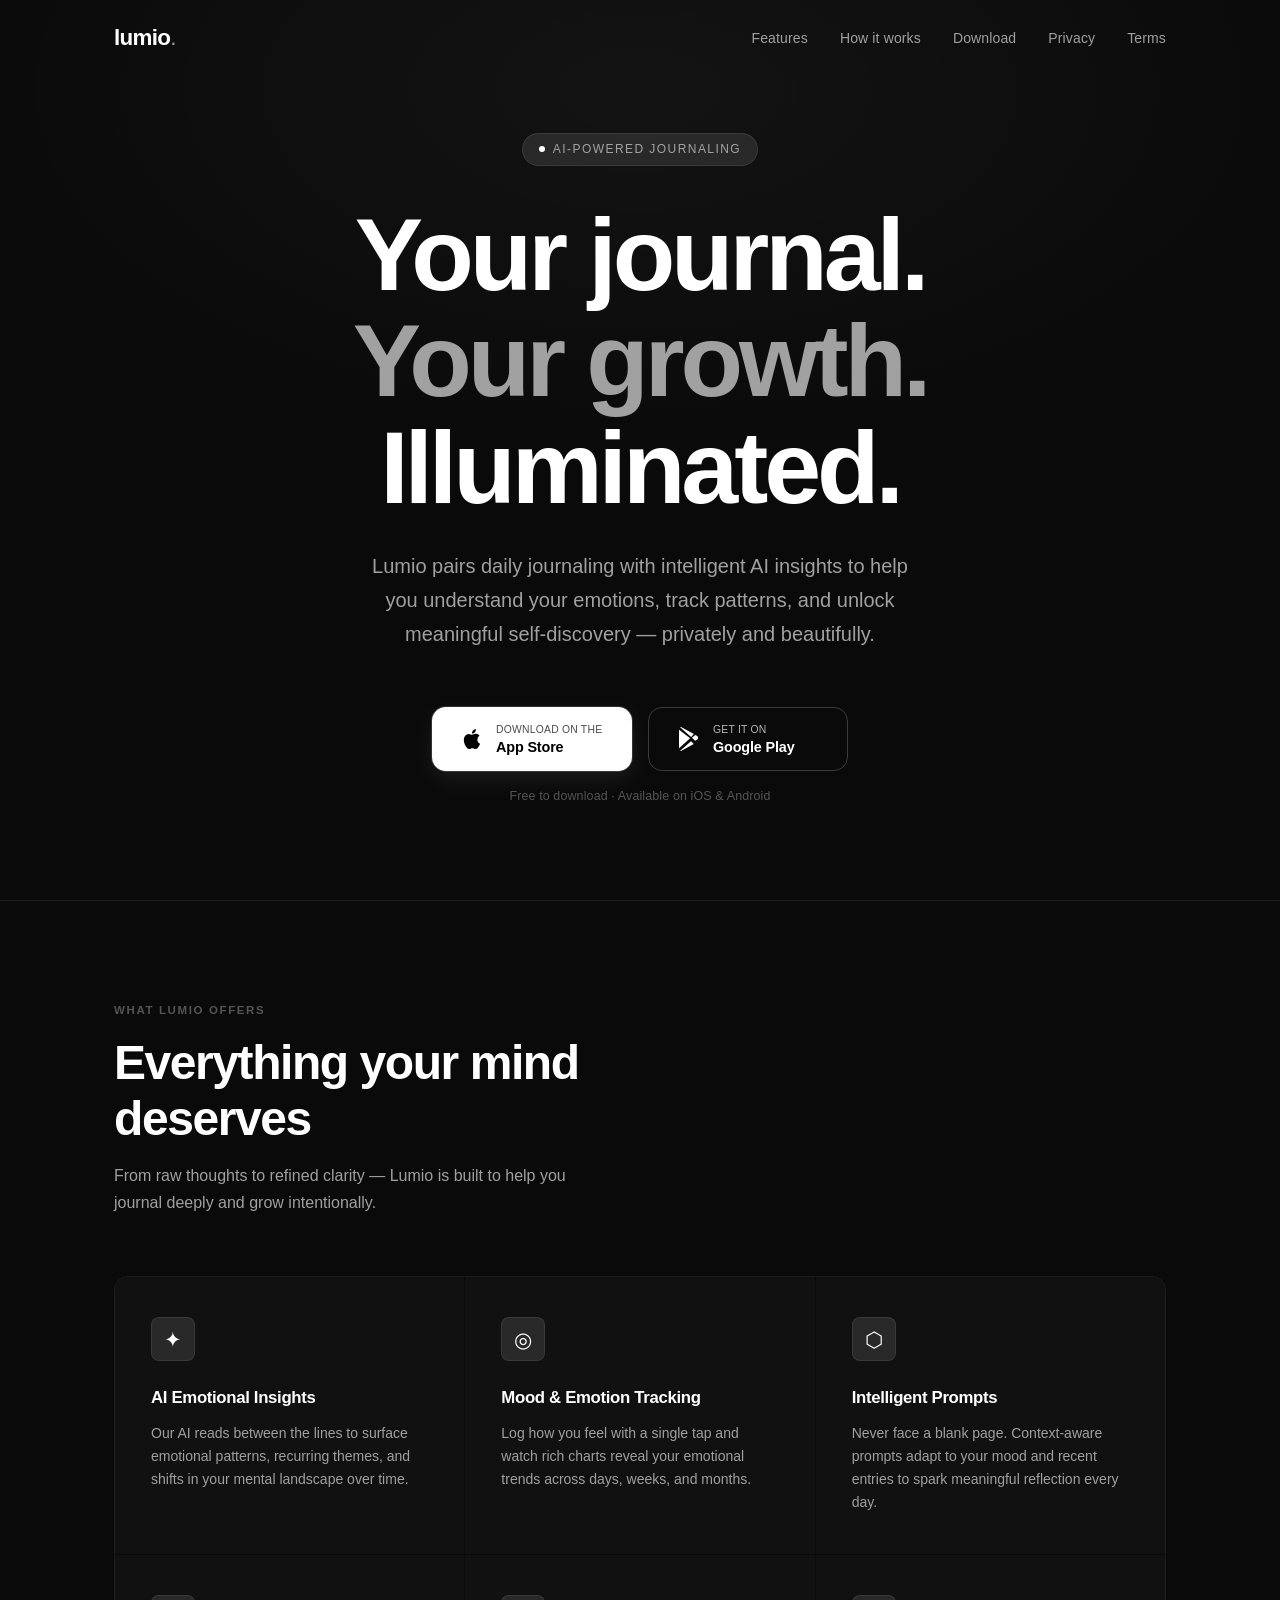
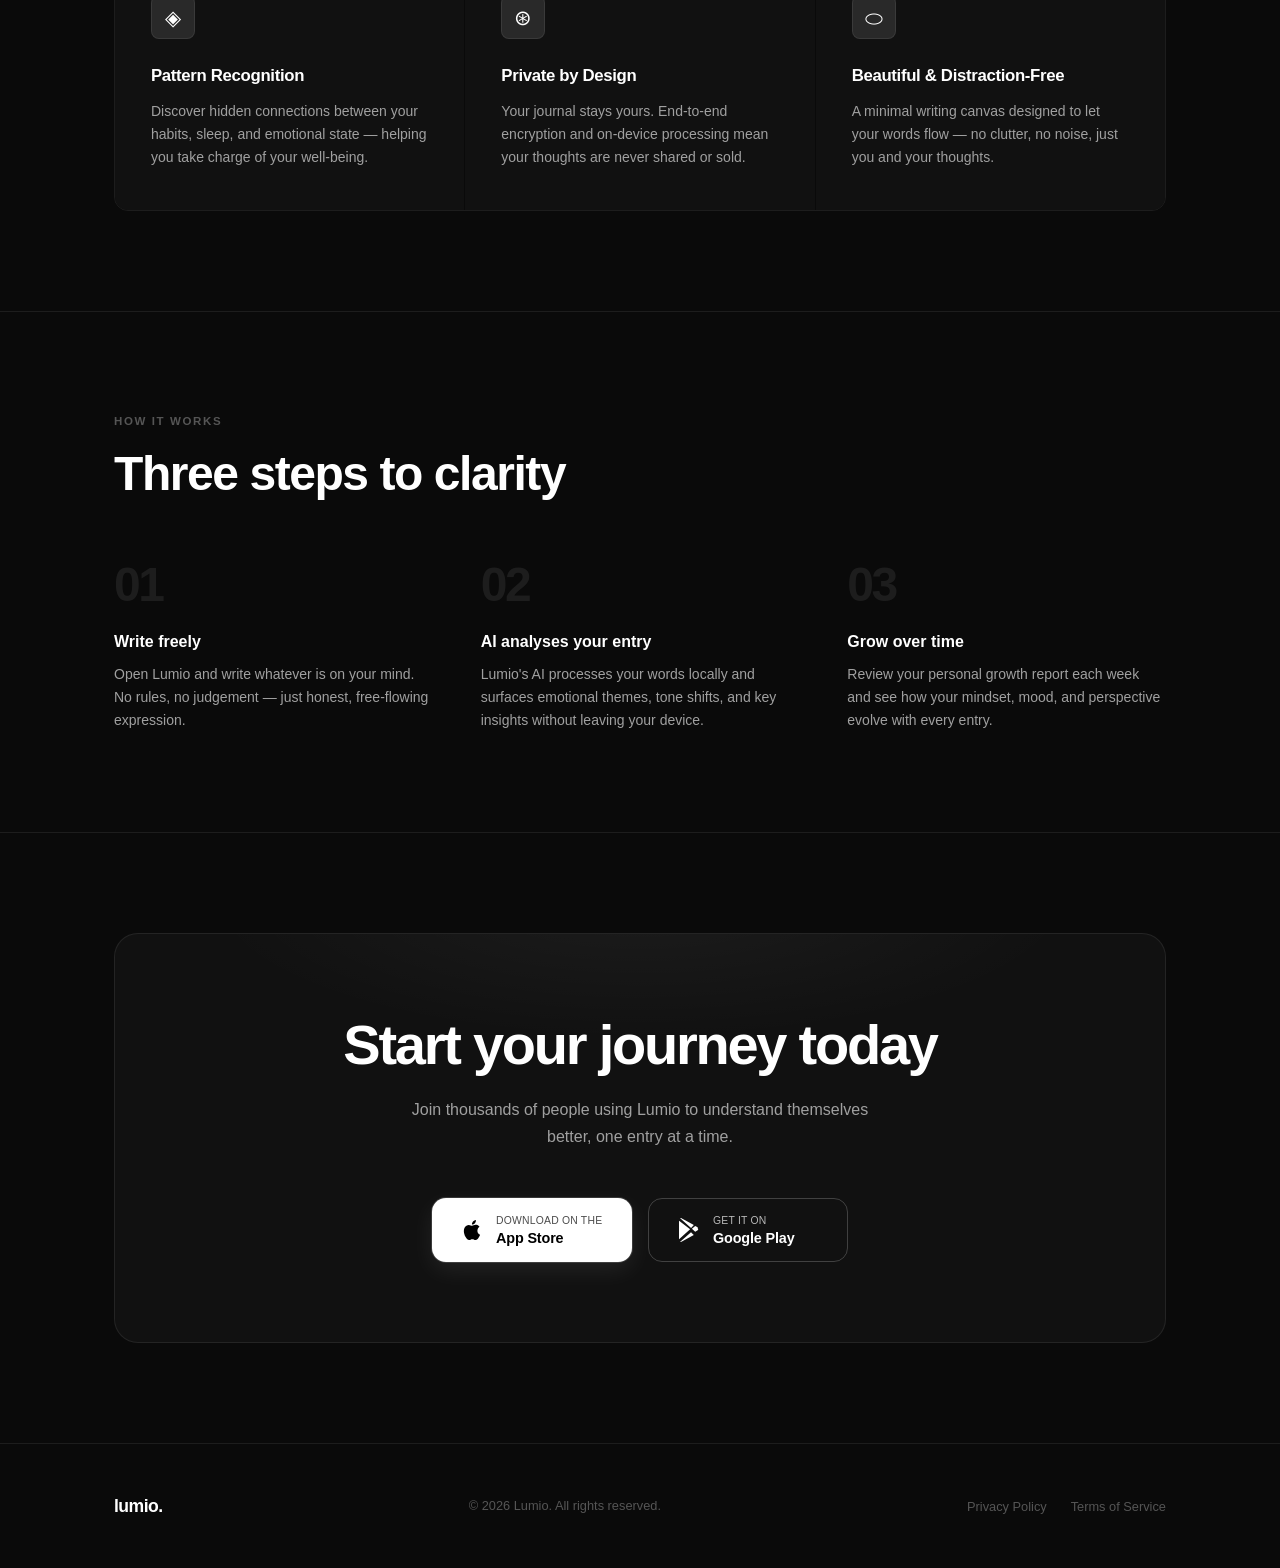
==== index.html @ fe6f95b0 "Add Lumio landing page: index.html, privacy.html, terms.html, styles.css Co-authored-by: VERABERAT <" ====
<!DOCTYPE html>
<html lang="en">
<head>
  <meta charset="UTF-8" />
  <meta name="viewport" content="width=device-width, initial-scale=1.0" />
  <meta name="description" content="Lumio — AI-powered journaling that learns your patterns, surfaces emotional insights, and helps you grow through reflective writing." />
  <title>Lumio — AI-Powered Journaling</title>
  <link rel="stylesheet" href="styles.css" />
</head>
<body>

  <!-- Navigation -->
  <nav class="nav" id="nav">
    <div class="container nav-inner">
      <a href="index.html" class="nav-logo">lumio<span>.</span></a>
      <ul class="nav-links">
        <li><a href="#features">Features</a></li>
        <li><a href="#how-it-works">How it works</a></li>
        <li><a href="#download">Download</a></li>
        <li><a href="privacy.html">Privacy</a></li>
        <li><a href="terms.html">Terms</a></li>
      </ul>
    </div>
  </nav>

  <!-- Hero -->
  <section class="hero" id="home">
    <div class="container">
      <div class="hero-badge">
        <span class="hero-badge-dot"></span>
        AI-Powered Journaling
      </div>

      <h1 class="hero-title">
        Your journal.<br />
        <em>Your growth.</em><br />
        Illuminated.
      </h1>

      <p class="hero-description">
        Lumio pairs daily journaling with intelligent AI insights to help you
        understand your emotions, track patterns, and unlock meaningful
        self-discovery — privately and beautifully.
      </p>

      <div class="hero-actions">
        <div class="btn-group">
          <!-- App Store -->
          <a href="#download" class="btn-store btn-store-primary" aria-label="Download on the App Store">
            <svg class="btn-store-icon" viewBox="0 0 24 24" fill="currentColor" aria-hidden="true">
              <path d="M18.71 19.5c-.83 1.24-1.71 2.45-3.05 2.47-1.34.03-1.77-.79-3.29-.79-1.53 0-2 .77-3.27.82-1.31.05-2.3-1.32-3.14-2.53C4.25 17 2.94 12.45 4.7 9.39c.87-1.52 2.43-2.48 4.12-2.51 1.28-.02 2.5.87 3.29.87.78 0 2.26-1.07 3.8-.91.65.03 2.47.26 3.64 1.98-.09.06-2.17 1.28-2.15 3.81.03 3.02 2.65 4.03 2.68 4.04-.03.07-.42 1.44-1.38 2.83M13 3.5c.73-.83 1.94-1.46 2.94-1.5.13 1.17-.34 2.35-1.04 3.19-.69.85-1.83 1.51-2.95 1.42-.15-1.15.41-2.35 1.05-3.11z"/>
            </svg>
            <span class="btn-store-text">
              <span class="btn-store-sub">Download on the</span>
              <span class="btn-store-name">App Store</span>
            </span>
          </a>

          <!-- Google Play -->
          <a href="#download" class="btn-store btn-store-secondary" aria-label="Get it on Google Play">
            <svg class="btn-store-icon" viewBox="0 0 24 24" fill="currentColor" aria-hidden="true">
              <path d="M3.18 23.76c.4.22.85.24 1.27.06l12.34-6.9-2.78-2.78-10.83 9.62zm-1.12-20.9C2.02 3.1 2 3.38 2 3.67v16.67c0 .29.02.57.06.84l11.05-9.81L2.06 2.86zM20.67 9.29l-2.48-1.39-3.26 2.9 3.26 2.88 2.51-1.41c.71-.4.71-1.58-.03-1.98zM4.45.17C4.03-.01 3.58.01 3.18.23L14.08 9.9l2.78-2.78L4.45.17z"/>
            </svg>
            <span class="btn-store-text">
              <span class="btn-store-sub">Get it on</span>
              <span class="btn-store-name">Google Play</span>
            </span>
          </a>
        </div>
        <p class="hero-notice">Free to download · Available on iOS &amp; Android</p>
      </div>
    </div>
  </section>

  <!-- Features -->
  <section class="features" id="features">
    <div class="container">
      <p class="section-label">What Lumio offers</p>
      <h2 class="section-title">Everything your mind deserves</h2>
      <p class="section-desc">
        From raw thoughts to refined clarity — Lumio is built to help you
        journal deeply and grow intentionally.
      </p>

      <div class="features-grid">
        <div class="feature-card">
          <div class="feature-icon" aria-hidden="true">✦</div>
          <h3 class="feature-title">AI Emotional Insights</h3>
          <p class="feature-desc">
            Our AI reads between the lines to surface emotional patterns,
            recurring themes, and shifts in your mental landscape over time.
          </p>
        </div>

        <div class="feature-card">
          <div class="feature-icon" aria-hidden="true">◎</div>
          <h3 class="feature-title">Mood &amp; Emotion Tracking</h3>
          <p class="feature-desc">
            Log how you feel with a single tap and watch rich charts reveal
            your emotional trends across days, weeks, and months.
          </p>
        </div>

        <div class="feature-card">
          <div class="feature-icon" aria-hidden="true">⬡</div>
          <h3 class="feature-title">Intelligent Prompts</h3>
          <p class="feature-desc">
            Never face a blank page. Context-aware prompts adapt to your
            mood and recent entries to spark meaningful reflection every day.
          </p>
        </div>

        <div class="feature-card">
          <div class="feature-icon" aria-hidden="true">◈</div>
          <h3 class="feature-title">Pattern Recognition</h3>
          <p class="feature-desc">
            Discover hidden connections between your habits, sleep, and
            emotional state — helping you take charge of your well-being.
          </p>
        </div>

        <div class="feature-card">
          <div class="feature-icon" aria-hidden="true">⊛</div>
          <h3 class="feature-title">Private by Design</h3>
          <p class="feature-desc">
            Your journal stays yours. End-to-end encryption and on-device
            processing mean your thoughts are never shared or sold.
          </p>
        </div>

        <div class="feature-card">
          <div class="feature-icon" aria-hidden="true">⬭</div>
          <h3 class="feature-title">Beautiful &amp; Distraction-Free</h3>
          <p class="feature-desc">
            A minimal writing canvas designed to let your words flow — no
            clutter, no noise, just you and your thoughts.
          </p>
        </div>
      </div>
    </div>
  </section>

  <!-- How it Works -->
  <section class="how-it-works" id="how-it-works">
    <div class="container">
      <p class="section-label">How it works</p>
      <h2 class="section-title">Three steps to clarity</h2>

      <div class="steps">
        <div class="step">
          <div class="step-number">01</div>
          <h3 class="step-title">Write freely</h3>
          <p class="step-desc">
            Open Lumio and write whatever is on your mind. No rules, no
            judgement — just honest, free-flowing expression.
          </p>
        </div>

        <div class="step">
          <div class="step-number">02</div>
          <h3 class="step-title">AI analyses your entry</h3>
          <p class="step-desc">
            Lumio's AI processes your words locally and surfaces emotional
            themes, tone shifts, and key insights without leaving your device.
          </p>
        </div>

        <div class="step">
          <div class="step-number">03</div>
          <h3 class="step-title">Grow over time</h3>
          <p class="step-desc">
            Review your personal growth report each week and see how your
            mindset, mood, and perspective evolve with every entry.
          </p>
        </div>
      </div>
    </div>
  </section>

  <!-- Download CTA -->
  <section class="download-cta" id="download">
    <div class="container">
      <div class="cta-box">
        <h2 class="cta-title">Start your journey today</h2>
        <p class="cta-desc">
          Join thousands of people using Lumio to understand themselves
          better, one entry at a time.
        </p>
        <div class="btn-group">
          <a href="#" class="btn-store btn-store-primary" aria-label="Download on the App Store">
            <svg class="btn-store-icon" viewBox="0 0 24 24" fill="currentColor" aria-hidden="true">
              <path d="M18.71 19.5c-.83 1.24-1.71 2.45-3.05 2.47-1.34.03-1.77-.79-3.29-.79-1.53 0-2 .77-3.27.82-1.31.05-2.3-1.32-3.14-2.53C4.25 17 2.94 12.45 4.7 9.39c.87-1.52 2.43-2.48 4.12-2.51 1.28-.02 2.5.87 3.29.87.78 0 2.26-1.07 3.8-.91.65.03 2.47.26 3.64 1.98-.09.06-2.17 1.28-2.15 3.81.03 3.02 2.65 4.03 2.68 4.04-.03.07-.42 1.44-1.38 2.83M13 3.5c.73-.83 1.94-1.46 2.94-1.5.13 1.17-.34 2.35-1.04 3.19-.69.85-1.83 1.51-2.95 1.42-.15-1.15.41-2.35 1.05-3.11z"/>
            </svg>
            <span class="btn-store-text">
              <span class="btn-store-sub">Download on the</span>
              <span class="btn-store-name">App Store</span>
            </span>
          </a>
          <a href="#" class="btn-store btn-store-secondary" aria-label="Get it on Google Play">
            <svg class="btn-store-icon" viewBox="0 0 24 24" fill="currentColor" aria-hidden="true">
              <path d="M3.18 23.76c.4.22.85.24 1.27.06l12.34-6.9-2.78-2.78-10.83 9.62zm-1.12-20.9C2.02 3.1 2 3.38 2 3.67v16.67c0 .29.02.57.06.84l11.05-9.81L2.06 2.86zM20.67 9.29l-2.48-1.39-3.26 2.9 3.26 2.88 2.51-1.41c.71-.4.71-1.58-.03-1.98zM4.45.17C4.03-.01 3.58.01 3.18.23L14.08 9.9l2.78-2.78L4.45.17z"/>
            </svg>
            <span class="btn-store-text">
              <span class="btn-store-sub">Get it on</span>
              <span class="btn-store-name">Google Play</span>
            </span>
          </a>
        </div>
      </div>
    </div>
  </section>

  <!-- Footer -->
  <footer class="footer">
    <div class="container footer-inner">
      <span class="footer-logo">lumio.</span>
      <p class="footer-copy">&copy; 2026 Lumio. All rights reserved.</p>
      <ul class="footer-links">
        <li><a href="privacy.html">Privacy Policy</a></li>
        <li><a href="terms.html">Terms of Service</a></li>
      </ul>
    </div>
  </footer>

  <script>
    // Sticky nav shadow on scroll
    const nav = document.getElementById('nav');
    window.addEventListener('scroll', () => {
      nav.classList.toggle('scrolled', window.scrollY > 20);
    }, { passive: true });
  </script>

</body>
</html>
---- styles.css ----
/* ===========================
   Lumio — Global Styles
   Dark minimalist aesthetic
   =========================== */

*, *::before, *::after {
  box-sizing: border-box;
  margin: 0;
  padding: 0;
}

:root {
  --bg: #0a0a0a;
  --bg-card: #111111;
  --bg-card-hover: #161616;
  --border: rgba(255, 255, 255, 0.08);
  --text-primary: #ffffff;
  --text-secondary: #a0a0a0;
  --text-muted: #555555;
  --accent: #ffffff;
  --accent-dim: rgba(255, 255, 255, 0.1);
  --radius: 14px;
  --radius-sm: 8px;
  --transition: 0.22s ease;
}

html {
  scroll-behavior: smooth;
}

body {
  background-color: var(--bg);
  color: var(--text-primary);
  font-family: -apple-system, BlinkMacSystemFont, 'Segoe UI', 'Inter', 'Helvetica Neue', Arial, sans-serif;
  font-size: 16px;
  line-height: 1.6;
  -webkit-font-smoothing: antialiased;
  -moz-osx-font-smoothing: grayscale;
  min-height: 100vh;
}

a {
  color: inherit;
  text-decoration: none;
}

img {
  max-width: 100%;
  display: block;
}

/* ===========================
   Layout helpers
   =========================== */

.container {
  width: 100%;
  max-width: 1100px;
  margin: 0 auto;
  padding: 0 24px;
}

/* ===========================
   Navigation
   =========================== */

.nav {
  position: fixed;
  top: 0;
  left: 0;
  right: 0;
  z-index: 100;
  padding: 20px 0;
  border-bottom: 1px solid transparent;
  transition: border-color var(--transition), background var(--transition);
}

.nav.scrolled {
  background: rgba(10, 10, 10, 0.85);
  backdrop-filter: blur(18px);
  -webkit-backdrop-filter: blur(18px);
  border-bottom-color: var(--border);
}

.nav-inner {
  display: flex;
  align-items: center;
  justify-content: space-between;
}

.nav-logo {
  font-size: 1.4rem;
  font-weight: 700;
  letter-spacing: -0.03em;
  color: var(--text-primary);
}

.nav-logo span {
  color: var(--text-secondary);
  font-weight: 300;
}

.nav-links {
  display: flex;
  gap: 32px;
  list-style: none;
}

.nav-links a {
  font-size: 0.875rem;
  color: var(--text-secondary);
  letter-spacing: 0.01em;
  transition: color var(--transition);
}

.nav-links a:hover {
  color: var(--text-primary);
}

/* ===========================
   Hero Section
   =========================== */

.hero {
  min-height: 100vh;
  display: flex;
  flex-direction: column;
  align-items: center;
  justify-content: center;
  text-align: center;
  padding: 120px 24px 80px;
  position: relative;
  overflow: hidden;
}

/* Subtle radial glow behind hero */
.hero::before {
  content: '';
  position: absolute;
  inset: 0;
  background: radial-gradient(ellipse 80% 60% at 50% 10%, rgba(255,255,255,0.04) 0%, transparent 70%);
  pointer-events: none;
}

.hero-badge {
  display: inline-flex;
  align-items: center;
  gap: 8px;
  font-size: 0.75rem;
  font-weight: 500;
  letter-spacing: 0.12em;
  text-transform: uppercase;
  color: var(--text-secondary);
  border: 1px solid var(--border);
  background: var(--accent-dim);
  padding: 6px 16px;
  border-radius: 100px;
  margin-bottom: 36px;
}

.hero-badge-dot {
  width: 6px;
  height: 6px;
  border-radius: 50%;
  background: #fff;
  animation: pulse 2s ease-in-out infinite;
}

@keyframes pulse {
  0%, 100% { opacity: 1; transform: scale(1); }
  50% { opacity: 0.4; transform: scale(0.8); }
}

.hero-title {
  font-size: clamp(3rem, 8vw, 6.5rem);
  font-weight: 800;
  letter-spacing: -0.04em;
  line-height: 1.04;
  max-width: 880px;
  margin: 0 auto 28px;
}

.hero-title em {
  font-style: normal;
  color: var(--text-secondary);
}

.hero-description {
  font-size: clamp(1rem, 2.5vw, 1.25rem);
  color: var(--text-secondary);
  max-width: 560px;
  margin: 0 auto 56px;
  line-height: 1.7;
  font-weight: 400;
}

.hero-actions {
  display: flex;
  flex-direction: column;
  align-items: center;
  gap: 16px;
}

.btn-group {
  display: flex;
  gap: 16px;
  flex-wrap: wrap;
  justify-content: center;
}

/* Store buttons */
.btn-store {
  display: inline-flex;
  align-items: center;
  gap: 12px;
  padding: 14px 28px;
  border-radius: var(--radius);
  font-size: 0.9rem;
  font-weight: 600;
  letter-spacing: -0.01em;
  transition: transform var(--transition), background var(--transition), box-shadow var(--transition);
  cursor: pointer;
  border: none;
  text-decoration: none;
  min-width: 200px;
}

.btn-store-primary {
  background: #ffffff;
  color: #000000;
  box-shadow: 0 0 0 1px rgba(255,255,255,0.15), 0 8px 24px rgba(255,255,255,0.08);
}

.btn-store-primary:hover {
  background: #e8e8e8;
  transform: translateY(-2px);
  box-shadow: 0 0 0 1px rgba(255,255,255,0.2), 0 16px 40px rgba(255,255,255,0.12);
}

.btn-store-secondary {
  background: transparent;
  color: #ffffff;
  border: 1px solid rgba(255,255,255,0.2);
}

.btn-store-secondary:hover {
  background: var(--accent-dim);
  border-color: rgba(255,255,255,0.4);
  transform: translateY(-2px);
}

.btn-store-icon {
  width: 24px;
  height: 24px;
  flex-shrink: 0;
}

.btn-store-text {
  display: flex;
  flex-direction: column;
  text-align: left;
}

.btn-store-sub {
  font-size: 0.65rem;
  font-weight: 400;
  opacity: 0.7;
  letter-spacing: 0.02em;
  text-transform: uppercase;
}

.btn-store-name {
  font-size: 0.9rem;
  font-weight: 700;
  line-height: 1.2;
}

.hero-notice {
  font-size: 0.78rem;
  color: var(--text-muted);
  letter-spacing: 0.01em;
}

/* ===========================
   Feature / Info Section
   =========================== */

.features {
  padding: 100px 0;
  border-top: 1px solid var(--border);
}

.section-label {
  font-size: 0.72rem;
  font-weight: 600;
  letter-spacing: 0.14em;
  text-transform: uppercase;
  color: var(--text-muted);
  margin-bottom: 16px;
}

.section-title {
  font-size: clamp(1.8rem, 4vw, 3rem);
  font-weight: 700;
  letter-spacing: -0.03em;
  line-height: 1.15;
  max-width: 600px;
  margin-bottom: 16px;
}

.section-desc {
  font-size: 1rem;
  color: var(--text-secondary);
  max-width: 480px;
  line-height: 1.7;
  margin-bottom: 60px;
}

.features-grid {
  display: grid;
  grid-template-columns: repeat(auto-fit, minmax(280px, 1fr));
  gap: 1px;
  border: 1px solid var(--border);
  border-radius: var(--radius);
  overflow: hidden;
}

.feature-card {
  background: var(--bg-card);
  padding: 40px 36px;
  transition: background var(--transition);
}

.feature-card:hover {
  background: var(--bg-card-hover);
}

.feature-icon {
  width: 44px;
  height: 44px;
  border-radius: var(--radius-sm);
  background: var(--accent-dim);
  border: 1px solid var(--border);
  display: flex;
  align-items: center;
  justify-content: center;
  margin-bottom: 24px;
  font-size: 1.3rem;
}

.feature-title {
  font-size: 1.05rem;
  font-weight: 600;
  letter-spacing: -0.02em;
  margin-bottom: 10px;
}

.feature-desc {
  font-size: 0.875rem;
  color: var(--text-secondary);
  line-height: 1.65;
}

/* ===========================
   How it Works Section
   =========================== */

.how-it-works {
  padding: 100px 0;
  border-top: 1px solid var(--border);
}

.steps {
  display: grid;
  grid-template-columns: repeat(auto-fit, minmax(220px, 1fr));
  gap: 48px;
  margin-top: 60px;
}

.step {
  position: relative;
}

.step-number {
  font-size: 3rem;
  font-weight: 800;
  letter-spacing: -0.05em;
  color: var(--border);
  line-height: 1;
  margin-bottom: 20px;
}

.step-title {
  font-size: 1rem;
  font-weight: 600;
  margin-bottom: 8px;
}

.step-desc {
  font-size: 0.875rem;
  color: var(--text-secondary);
  line-height: 1.65;
}

/* ===========================
   Download CTA Section
   =========================== */

.download-cta {
  padding: 100px 0;
  border-top: 1px solid var(--border);
}

.cta-box {
  background: var(--bg-card);
  border: 1px solid var(--border);
  border-radius: 24px;
  padding: 80px 60px;
  text-align: center;
  position: relative;
  overflow: hidden;
}

.cta-box::before {
  content: '';
  position: absolute;
  inset: 0;
  background: radial-gradient(ellipse 70% 60% at 50% -10%, rgba(255,255,255,0.05) 0%, transparent 60%);
  pointer-events: none;
}

.cta-title {
  font-size: clamp(2rem, 5vw, 3.5rem);
  font-weight: 800;
  letter-spacing: -0.04em;
  line-height: 1.1;
  margin-bottom: 20px;
  max-width: 700px;
  margin-left: auto;
  margin-right: auto;
}

.cta-desc {
  font-size: 1rem;
  color: var(--text-secondary);
  max-width: 480px;
  margin: 0 auto 48px;
  line-height: 1.7;
}

/* ===========================
   Footer
   =========================== */

.footer {
  border-top: 1px solid var(--border);
  padding: 48px 0;
}

.footer-inner {
  display: flex;
  align-items: center;
  justify-content: space-between;
  gap: 24px;
  flex-wrap: wrap;
}

.footer-logo {
  font-size: 1.1rem;
  font-weight: 700;
  letter-spacing: -0.03em;
}

.footer-copy {
  font-size: 0.8rem;
  color: var(--text-muted);
}

.footer-links {
  display: flex;
  gap: 24px;
  list-style: none;
}

.footer-links a {
  font-size: 0.8rem;
  color: var(--text-muted);
  transition: color var(--transition);
}

.footer-links a:hover {
  color: var(--text-secondary);
}

/* ===========================
   Legal Pages (Privacy / Terms)
   =========================== */

.legal-page {
  padding: 140px 0 100px;
}

.legal-header {
  margin-bottom: 60px;
  padding-bottom: 40px;
  border-bottom: 1px solid var(--border);
}

.legal-header .back-link {
  display: inline-flex;
  align-items: center;
  gap: 8px;
  font-size: 0.85rem;
  color: var(--text-secondary);
  margin-bottom: 32px;
  transition: color var(--transition);
}

.legal-header .back-link:hover {
  color: var(--text-primary);
}

.legal-header h1 {
  font-size: clamp(2rem, 4vw, 3rem);
  font-weight: 700;
  letter-spacing: -0.03em;
  margin-bottom: 12px;
}

.legal-header p {
  color: var(--text-secondary);
  font-size: 0.9rem;
}

.legal-content {
  max-width: 760px;
}

.legal-content h2 {
  font-size: 1.25rem;
  font-weight: 600;
  letter-spacing: -0.02em;
  margin: 48px 0 16px;
  color: var(--text-primary);
}

.legal-content p {
  font-size: 0.95rem;
  color: var(--text-secondary);
  line-height: 1.8;
  margin-bottom: 16px;
}

.legal-content ul {
  padding-left: 20px;
  margin-bottom: 16px;
}

.legal-content ul li {
  font-size: 0.95rem;
  color: var(--text-secondary);
  line-height: 1.8;
  margin-bottom: 8px;
}

.legal-content a {
  color: var(--text-primary);
  text-decoration: underline;
  text-underline-offset: 3px;
  opacity: 0.8;
  transition: opacity var(--transition);
}

.legal-content a:hover {
  opacity: 1;
}

/* ===========================
   Responsive
   =========================== */

@media (max-width: 768px) {
  .nav-links {
    display: none;
  }

  .hero {
    padding: 100px 24px 60px;
  }

  .btn-group {
    flex-direction: column;
    align-items: center;
  }

  .btn-store {
    width: 100%;
    max-width: 280px;
    justify-content: center;
  }

  .cta-box {
    padding: 48px 28px;
  }

  .footer-inner {
    flex-direction: column;
    text-align: center;
  }

  .footer-links {
    justify-content: center;
  }
}

@media (max-width: 480px) {
  .steps {
    grid-template-columns: 1fr;
    gap: 36px;
  }

  .features-grid {
    grid-template-columns: 1fr;
  }
}
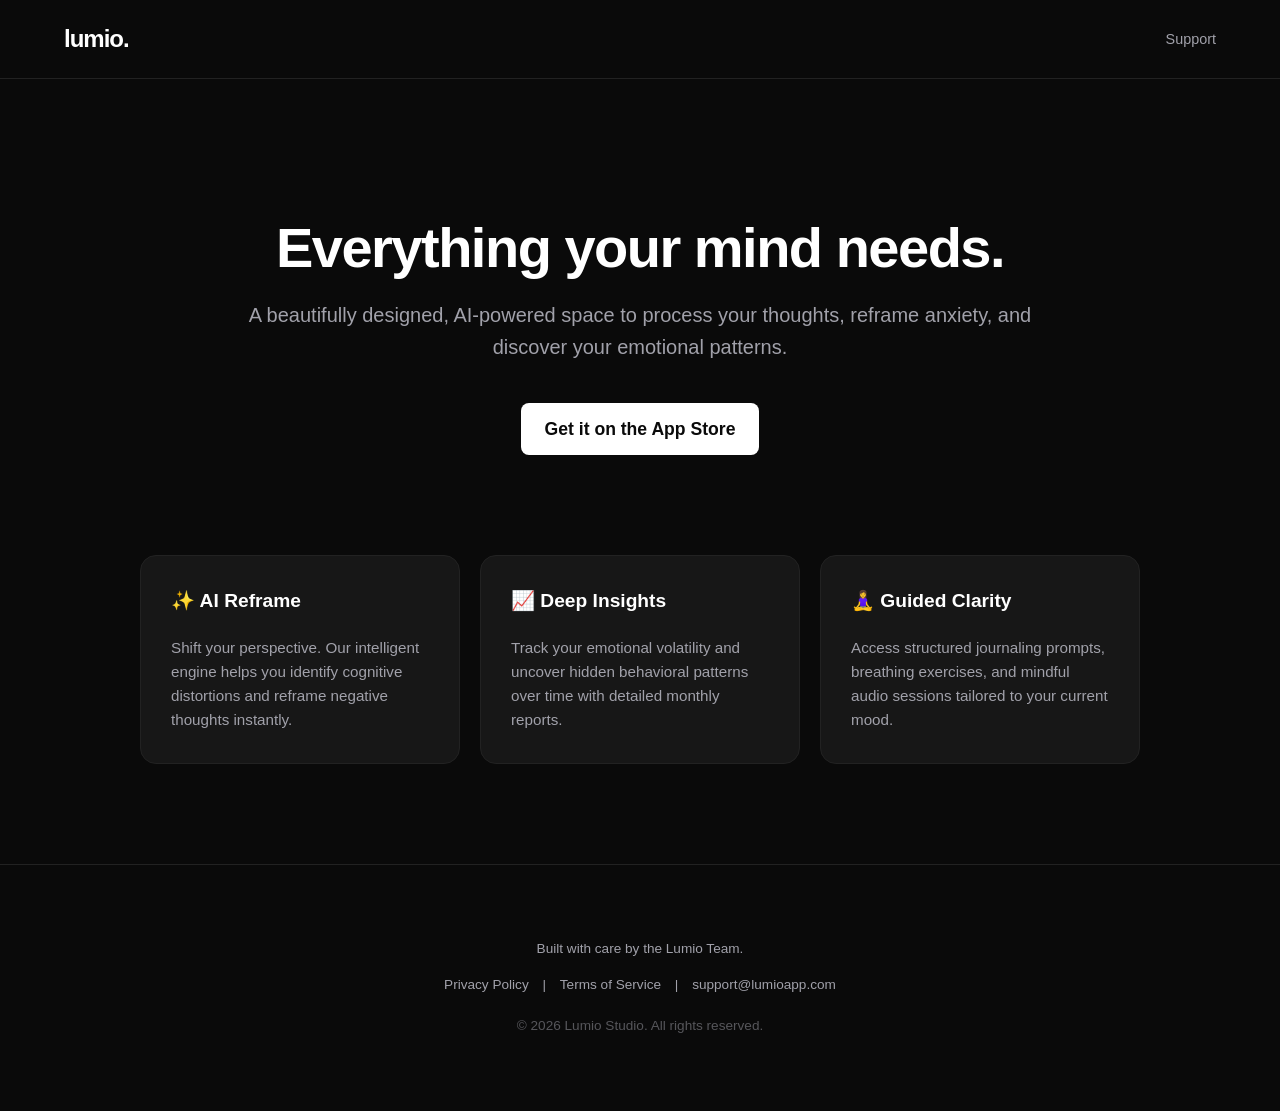
==== commit 1e85291c: "Create index.html for Lumio app landing page Initial HTML structure for Lumio app with styling and c" ====
--- a/index.html
+++ b/index.html
@@ -1,234 +1,140 @@
 <!DOCTYPE html>
 <html lang="en">
 <head>
-  <meta charset="UTF-8" />
-  <meta name="viewport" content="width=device-width, initial-scale=1.0" />
-  <meta name="description" content="Lumio — AI-powered journaling that learns your patterns, surfaces emotional insights, and helps you grow through reflective writing." />
-  <title>Lumio — AI-Powered Journaling</title>
-  <link rel="stylesheet" href="styles.css" />
+    <meta charset="UTF-8">
+    <meta name="viewport" content="width=device-width, initial-scale=1.0">
+    <title>Lumio | Your AI-Powered Journal</title>
+    <style>
+        :root {
+            --bg-color: #0a0a0a;
+            --surface-color: #171717;
+            --text-main: #ffffff;
+            --text-muted: #a1a1aa;
+            --accent: #ffffff;
+        }
+        
+        body {
+            background-color: var(--bg-color);
+            color: var(--text-main);
+            font-family: -apple-system, BlinkMacSystemFont, "Segoe UI", Roboto, Helvetica, Arial, sans-serif;
+            margin: 0;
+            padding: 0;
+            line-height: 1.6;
+        }
+
+        /* Navbar */
+        nav {
+            display: flex;
+            justify-content: space-between;
+            align-items: center;
+            padding: 20px 5%;
+            border-bottom: 1px solid #222;
+        }
+        .logo { font-size: 1.5rem; font-weight: 700; letter-spacing: -1px; }
+        .nav-links a { color: var(--text-muted); text-decoration: none; margin-left: 20px; font-size: 0.9rem; transition: color 0.2s; }
+        .nav-links a:hover { color: var(--text-main); }
+
+        /* Hero Section */
+        .hero {
+            text-align: center;
+            padding: 100px 20px 60px;
+            max-width: 800px;
+            margin: 0 auto;
+        }
+        .hero h1 { font-size: 3.5rem; letter-spacing: -1.5px; margin-bottom: 20px; line-height: 1.1; }
+        .hero p { color: var(--text-muted); font-size: 1.25rem; margin-bottom: 40px; }
+        
+        /* App Store Button */
+        .download-btn {
+            display: inline-flex;
+            align-items: center;
+            background-color: var(--text-main);
+            color: var(--bg-color);
+            padding: 12px 24px;
+            border-radius: 8px;
+            text-decoration: none;
+            font-weight: 600;
+            font-size: 1.1rem;
+            transition: transform 0.2s, opacity 0.2s;
+        }
+        .download-btn:hover { opacity: 0.9; transform: translateY(-2px); }
+
+        /* Features Section */
+        .features {
+            display: flex;
+            justify-content: center;
+            gap: 20px;
+            padding: 40px 5%;
+            flex-wrap: wrap;
+            max-width: 1000px;
+            margin: 0 auto;
+        }
+        .feature-card {
+            background-color: var(--surface-color);
+            padding: 30px;
+            border-radius: 16px;
+            flex: 1;
+            min-width: 250px;
+            border: 1px solid #222;
+            text-align: left;
+        }
+        .feature-card h3 { margin-top: 0; font-size: 1.2rem; }
+        .feature-card p { color: var(--text-muted); font-size: 0.95rem; margin: 0; }
+
+        /* Footer */
+        footer {
+            text-align: center;
+            padding: 60px 20px;
+            border-top: 1px solid #222;
+            margin-top: 60px;
+            color: var(--text-muted);
+            font-size: 0.85rem;
+        }
+        footer a { color: var(--text-muted); text-decoration: none; margin: 0 10px; }
+        footer a:hover { color: var(--text-main); }
+    </style>
 </head>
 <body>
 
-  <!-- Navigation -->
-  <nav class="nav" id="nav">
-    <div class="container nav-inner">
-      <a href="index.html" class="nav-logo">lumio<span>.</span></a>
-      <ul class="nav-links">
-        <li><a href="#features">Features</a></li>
-        <li><a href="#how-it-works">How it works</a></li>
-        <li><a href="#download">Download</a></li>
-        <li><a href="privacy.html">Privacy</a></li>
-        <li><a href="terms.html">Terms</a></li>
-      </ul>
-    </div>
-  </nav>
+    <nav>
+        <div class="logo">lumio.</div>
+        <div class="nav-links">
+            <a href="mailto:support@lumioapp.com">Support</a>
+        </div>
+    </nav>
 
-  <!-- Hero -->
-  <section class="hero" id="home">
-    <div class="container">
-      <div class="hero-badge">
-        <span class="hero-badge-dot"></span>
-        AI-Powered Journaling
-      </div>
+    <header class="hero">
+        <h1>Everything your mind needs.</h1>
+        <p>A beautifully designed, AI-powered space to process your thoughts, reframe anxiety, and discover your emotional patterns.</p>
+        <a href="#" class="download-btn">Get it on the App Store</a>
+    </header>
 
-      <h1 class="hero-title">
-        Your journal.<br />
-        <em>Your growth.</em><br />
-        Illuminated.
-      </h1>
+    <section class="features">
+        <div class="feature-card">
+            <h3>✨ AI Reframe</h3>
+            <p>Shift your perspective. Our intelligent engine helps you identify cognitive distortions and reframe negative thoughts instantly.</p>
+        </div>
+        <div class="feature-card">
+            <h3>📈 Deep Insights</h3>
+            <p>Track your emotional volatility and uncover hidden behavioral patterns over time with detailed monthly reports.</p>
+        </div>
+        <div class="feature-card">
+            <h3>🧘‍♀️ Guided Clarity</h3>
+            <p>Access structured journaling prompts, breathing exercises, and mindful audio sessions tailored to your current mood.</p>
+        </div>
+    </section>
 
-      <p class="hero-description">
-        Lumio pairs daily journaling with intelligent AI insights to help you
-        understand your emotions, track patterns, and unlock meaningful
-        self-discovery — privately and beautifully.
-      </p>
-
-      <div class="hero-actions">
-        <div class="btn-group">
-          <!-- App Store -->
-          <a href="#download" class="btn-store btn-store-primary" aria-label="Download on the App Store">
-            <svg class="btn-store-icon" viewBox="0 0 24 24" fill="currentColor" aria-hidden="true">
-              <path d="M18.71 19.5c-.83 1.24-1.71 2.45-3.05 2.47-1.34.03-1.77-.79-3.29-.79-1.53 0-2 .77-3.27.82-1.31.05-2.3-1.32-3.14-2.53C4.25 17 2.94 12.45 4.7 9.39c.87-1.52 2.43-2.48 4.12-2.51 1.28-.02 2.5.87 3.29.87.78 0 2.26-1.07 3.8-.91.65.03 2.47.26 3.64 1.98-.09.06-2.17 1.28-2.15 3.81.03 3.02 2.65 4.03 2.68 4.04-.03.07-.42 1.44-1.38 2.83M13 3.5c.73-.83 1.94-1.46 2.94-1.5.13 1.17-.34 2.35-1.04 3.19-.69.85-1.83 1.51-2.95 1.42-.15-1.15.41-2.35 1.05-3.11z"/>
-            </svg>
-            <span class="btn-store-text">
-              <span class="btn-store-sub">Download on the</span>
-              <span class="btn-store-name">App Store</span>
-            </span>
-          </a>
-
-          <!-- Google Play -->
-          <a href="#download" class="btn-store btn-store-secondary" aria-label="Get it on Google Play">
-            <svg class="btn-store-icon" viewBox="0 0 24 24" fill="currentColor" aria-hidden="true">
-              <path d="M3.18 23.76c.4.22.85.24 1.27.06l12.34-6.9-2.78-2.78-10.83 9.62zm-1.12-20.9C2.02 3.1 2 3.38 2 3.67v16.67c0 .29.02.57.06.84l11.05-9.81L2.06 2.86zM20.67 9.29l-2.48-1.39-3.26 2.9 3.26 2.88 2.51-1.41c.71-.4.71-1.58-.03-1.98zM4.45.17C4.03-.01 3.58.01 3.18.23L14.08 9.9l2.78-2.78L4.45.17z"/>
-            </svg>
-            <span class="btn-store-text">
-              <span class="btn-store-sub">Get it on</span>
-              <span class="btn-store-name">Google Play</span>
-            </span>
-          </a>
+    <footer>
+        <p>Built with care by the Lumio Team.</p>
+        <div class="legal-links">
+            <a href="#privacy">Privacy Policy</a>
+            <span>|</span>
+            <a href="#terms">Terms of Service</a>
+            <span>|</span>
+            <a href="mailto:support@lumioapp.com">support@lumioapp.com</a>
         </div>
-        <p class="hero-notice">Free to download · Available on iOS &amp; Android</p>
-      </div>
-    </div>
-  </section>
-
-  <!-- Features -->
-  <section class="features" id="features">
-    <div class="container">
-      <p class="section-label">What Lumio offers</p>
-      <h2 class="section-title">Everything your mind deserves</h2>
-      <p class="section-desc">
-        From raw thoughts to refined clarity — Lumio is built to help you
-        journal deeply and grow intentionally.
-      </p>
-
-      <div class="features-grid">
-        <div class="feature-card">
-          <div class="feature-icon" aria-hidden="true">✦</div>
-          <h3 class="feature-title">AI Emotional Insights</h3>
-          <p class="feature-desc">
-            Our AI reads between the lines to surface emotional patterns,
-            recurring themes, and shifts in your mental landscape over time.
-          </p>
-        </div>
-
-        <div class="feature-card">
-          <div class="feature-icon" aria-hidden="true">◎</div>
-          <h3 class="feature-title">Mood &amp; Emotion Tracking</h3>
-          <p class="feature-desc">
-            Log how you feel with a single tap and watch rich charts reveal
-            your emotional trends across days, weeks, and months.
-          </p>
-        </div>
-
-        <div class="feature-card">
-          <div class="feature-icon" aria-hidden="true">⬡</div>
-          <h3 class="feature-title">Intelligent Prompts</h3>
-          <p class="feature-desc">
-            Never face a blank page. Context-aware prompts adapt to your
-            mood and recent entries to spark meaningful reflection every day.
-          </p>
-        </div>
-
-        <div class="feature-card">
-          <div class="feature-icon" aria-hidden="true">◈</div>
-          <h3 class="feature-title">Pattern Recognition</h3>
-          <p class="feature-desc">
-            Discover hidden connections between your habits, sleep, and
-            emotional state — helping you take charge of your well-being.
-          </p>
-        </div>
-
-        <div class="feature-card">
-          <div class="feature-icon" aria-hidden="true">⊛</div>
-          <h3 class="feature-title">Private by Design</h3>
-          <p class="feature-desc">
-            Your journal stays yours. End-to-end encryption and on-device
-            processing mean your thoughts are never shared or sold.
-          </p>
-        </div>
-
-        <div class="feature-card">
-          <div class="feature-icon" aria-hidden="true">⬭</div>
-          <h3 class="feature-title">Beautiful &amp; Distraction-Free</h3>
-          <p class="feature-desc">
-            A minimal writing canvas designed to let your words flow — no
-            clutter, no noise, just you and your thoughts.
-          </p>
-        </div>
-      </div>
-    </div>
-  </section>
-
-  <!-- How it Works -->
-  <section class="how-it-works" id="how-it-works">
-    <div class="container">
-      <p class="section-label">How it works</p>
-      <h2 class="section-title">Three steps to clarity</h2>
-
-      <div class="steps">
-        <div class="step">
-          <div class="step-number">01</div>
-          <h3 class="step-title">Write freely</h3>
-          <p class="step-desc">
-            Open Lumio and write whatever is on your mind. No rules, no
-            judgement — just honest, free-flowing expression.
-          </p>
-        </div>
-
-        <div class="step">
-          <div class="step-number">02</div>
-          <h3 class="step-title">AI analyses your entry</h3>
-          <p class="step-desc">
-            Lumio's AI processes your words locally and surfaces emotional
-            themes, tone shifts, and key insights without leaving your device.
-          </p>
-        </div>
-
-        <div class="step">
-          <div class="step-number">03</div>
-          <h3 class="step-title">Grow over time</h3>
-          <p class="step-desc">
-            Review your personal growth report each week and see how your
-            mindset, mood, and perspective evolve with every entry.
-          </p>
-        </div>
-      </div>
-    </div>
-  </section>
-
-  <!-- Download CTA -->
-  <section class="download-cta" id="download">
-    <div class="container">
-      <div class="cta-box">
-        <h2 class="cta-title">Start your journey today</h2>
-        <p class="cta-desc">
-          Join thousands of people using Lumio to understand themselves
-          better, one entry at a time.
-        </p>
-        <div class="btn-group">
-          <a href="#" class="btn-store btn-store-primary" aria-label="Download on the App Store">
-            <svg class="btn-store-icon" viewBox="0 0 24 24" fill="currentColor" aria-hidden="true">
-              <path d="M18.71 19.5c-.83 1.24-1.71 2.45-3.05 2.47-1.34.03-1.77-.79-3.29-.79-1.53 0-2 .77-3.27.82-1.31.05-2.3-1.32-3.14-2.53C4.25 17 2.94 12.45 4.7 9.39c.87-1.52 2.43-2.48 4.12-2.51 1.28-.02 2.5.87 3.29.87.78 0 2.26-1.07 3.8-.91.65.03 2.47.26 3.64 1.98-.09.06-2.17 1.28-2.15 3.81.03 3.02 2.65 4.03 2.68 4.04-.03.07-.42 1.44-1.38 2.83M13 3.5c.73-.83 1.94-1.46 2.94-1.5.13 1.17-.34 2.35-1.04 3.19-.69.85-1.83 1.51-2.95 1.42-.15-1.15.41-2.35 1.05-3.11z"/>
-            </svg>
-            <span class="btn-store-text">
-              <span class="btn-store-sub">Download on the</span>
-              <span class="btn-store-name">App Store</span>
-            </span>
-          </a>
-          <a href="#" class="btn-store btn-store-secondary" aria-label="Get it on Google Play">
-            <svg class="btn-store-icon" viewBox="0 0 24 24" fill="currentColor" aria-hidden="true">
-              <path d="M3.18 23.76c.4.22.85.24 1.27.06l12.34-6.9-2.78-2.78-10.83 9.62zm-1.12-20.9C2.02 3.1 2 3.38 2 3.67v16.67c0 .29.02.57.06.84l11.05-9.81L2.06 2.86zM20.67 9.29l-2.48-1.39-3.26 2.9 3.26 2.88 2.51-1.41c.71-.4.71-1.58-.03-1.98zM4.45.17C4.03-.01 3.58.01 3.18.23L14.08 9.9l2.78-2.78L4.45.17z"/>
-            </svg>
-            <span class="btn-store-text">
-              <span class="btn-store-sub">Get it on</span>
-              <span class="btn-store-name">Google Play</span>
-            </span>
-          </a>
-        </div>
-      </div>
-    </div>
-  </section>
-
-  <!-- Footer -->
-  <footer class="footer">
-    <div class="container footer-inner">
-      <span class="footer-logo">lumio.</span>
-      <p class="footer-copy">&copy; 2026 Lumio. All rights reserved.</p>
-      <ul class="footer-links">
-        <li><a href="privacy.html">Privacy Policy</a></li>
-        <li><a href="terms.html">Terms of Service</a></li>
-      </ul>
-    </div>
-  </footer>
-
-  <script>
-    // Sticky nav shadow on scroll
-    const nav = document.getElementById('nav');
-    window.addEventListener('scroll', () => {
-      nav.classList.toggle('scrolled', window.scrollY > 20);
-    }, { passive: true });
-  </script>
+        <p style="margin-top: 20px; opacity: 0.5;">&copy; 2026 Lumio Studio. All rights reserved.</p>
+    </footer>
 
 </body>
 </html>
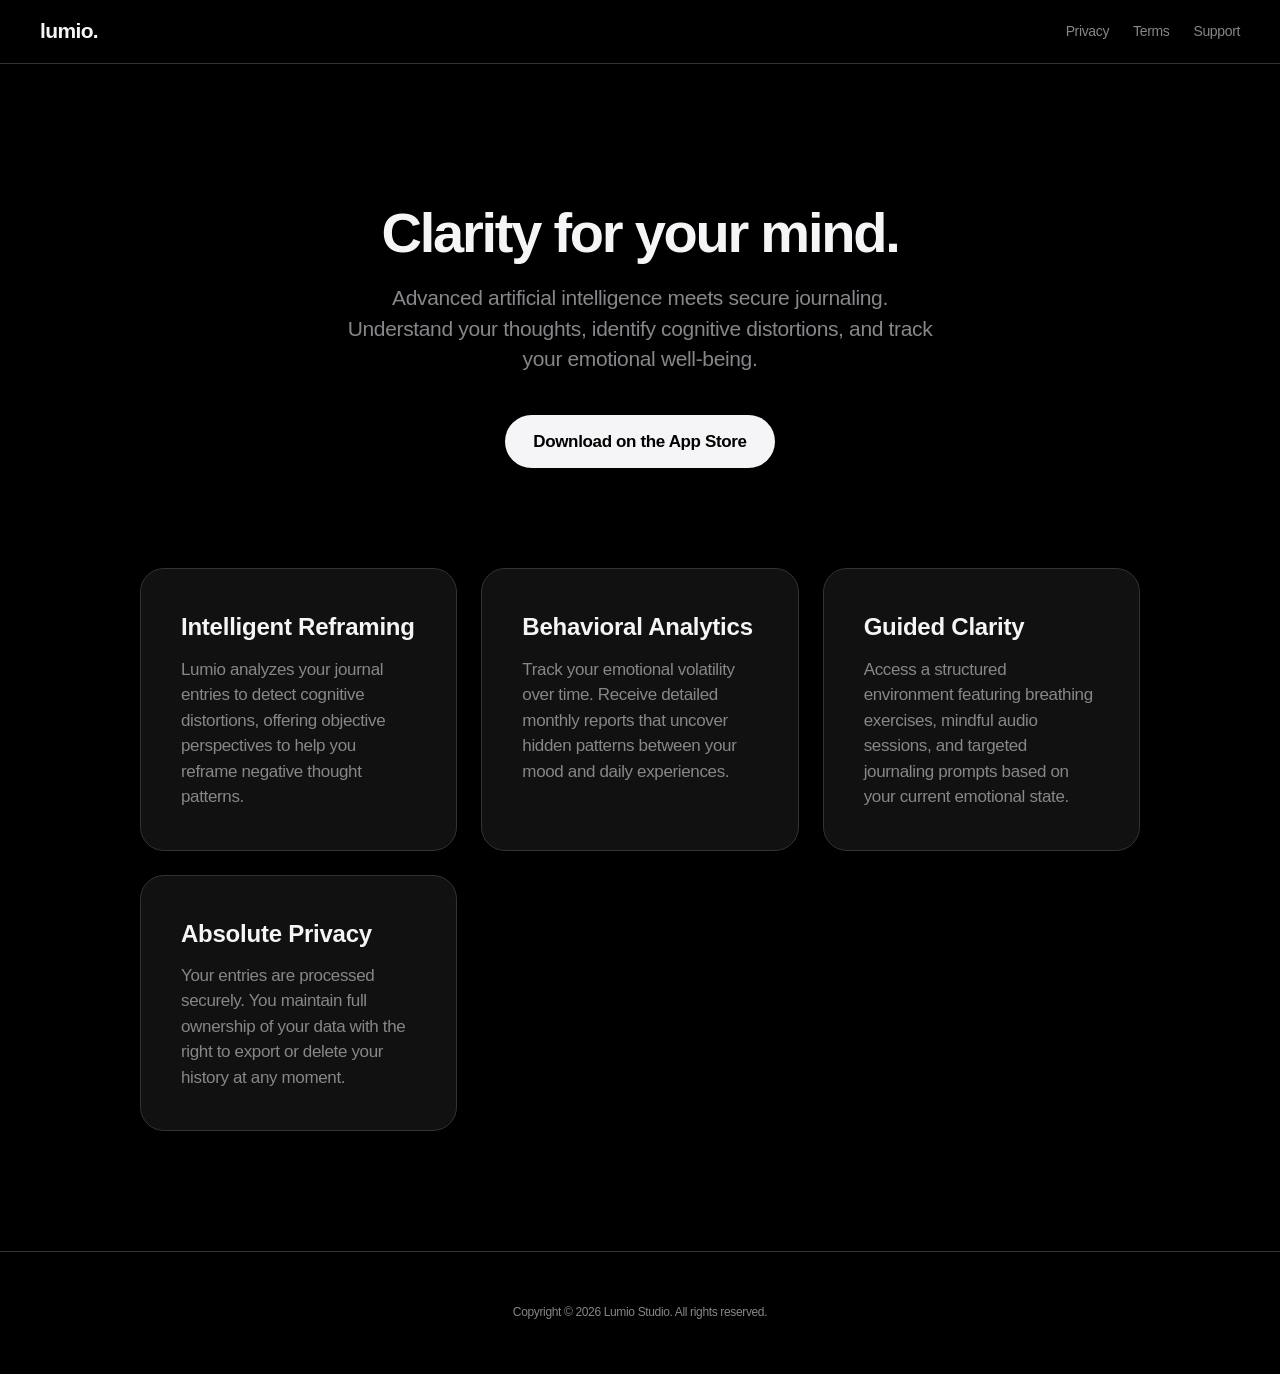
==== commit 1c436639: "Refactor index.html for design and content updates Updated title and styling for improved aesthetics" ====
--- a/index.html
+++ b/index.html
@@ -3,137 +3,204 @@
 <head>
     <meta charset="UTF-8">
     <meta name="viewport" content="width=device-width, initial-scale=1.0">
-    <title>Lumio | Your AI-Powered Journal</title>
+    <title>Lumio | Clarity for your mind.</title>
     <style>
         :root {
-            --bg-color: #0a0a0a;
-            --surface-color: #171717;
-            --text-main: #ffffff;
-            --text-muted: #a1a1aa;
-            --accent: #ffffff;
-        }
-        
+            --bg-color: #000000;
+            --surface-color: #111111;
+            --text-primary: #f5f5f7;
+            --text-secondary: #86868b;
+            --border-color: #333336;
+        }
+
         body {
             background-color: var(--bg-color);
-            color: var(--text-main);
-            font-family: -apple-system, BlinkMacSystemFont, "Segoe UI", Roboto, Helvetica, Arial, sans-serif;
+            color: var(--text-primary);
+            font-family: -apple-system, BlinkMacSystemFont, "SF Pro Display", "SF Pro Text", "Helvetica Neue", Helvetica, Arial, sans-serif;
             margin: 0;
             padding: 0;
-            line-height: 1.6;
-        }
-
-        /* Navbar */
-        nav {
+            line-height: 1.47059;
+            letter-spacing: -0.022em;
+            -webkit-font-smoothing: antialiased;
+        }
+
+        /* Navigation Bar */
+        .navbar {
             display: flex;
             justify-content: space-between;
             align-items: center;
-            padding: 20px 5%;
-            border-bottom: 1px solid #222;
-        }
-        .logo { font-size: 1.5rem; font-weight: 700; letter-spacing: -1px; }
-        .nav-links a { color: var(--text-muted); text-decoration: none; margin-left: 20px; font-size: 0.9rem; transition: color 0.2s; }
-        .nav-links a:hover { color: var(--text-main); }
+            padding: 16px 40px;
+            border-bottom: 1px solid var(--border-color);
+            background-color: rgba(0, 0, 0, 0.8);
+            backdrop-filter: blur(10px);
+            -webkit-backdrop-filter: blur(10px);
+            position: sticky;
+            top: 0;
+            z-index: 100;
+        }
+
+        .nav-logo {
+            font-size: 21px;
+            font-weight: 600;
+            letter-spacing: -0.03em;
+            color: var(--text-primary);
+            text-decoration: none;
+        }
+
+        .nav-links {
+            display: flex;
+            gap: 24px;
+        }
+
+        .nav-links a {
+            color: var(--text-secondary);
+            text-decoration: none;
+            font-size: 14px;
+            font-weight: 400;
+            transition: color 0.3s ease;
+        }
+
+        .nav-links a:hover {
+            color: var(--text-primary);
+        }
 
         /* Hero Section */
         .hero {
             text-align: center;
-            padding: 100px 20px 60px;
+            padding: 140px 20px 100px;
             max-width: 800px;
             margin: 0 auto;
         }
-        .hero h1 { font-size: 3.5rem; letter-spacing: -1.5px; margin-bottom: 20px; line-height: 1.1; }
-        .hero p { color: var(--text-muted); font-size: 1.25rem; margin-bottom: 40px; }
-        
-        /* App Store Button */
-        .download-btn {
-            display: inline-flex;
-            align-items: center;
-            background-color: var(--text-main);
+
+        .hero h1 {
+            font-size: 56px;
+            font-weight: 700;
+            letter-spacing: -0.04em;
+            margin: 0 0 20px 0;
+            line-height: 1.05;
+        }
+
+        .hero p {
+            font-size: 21px;
+            color: var(--text-secondary);
+            margin: 0 0 40px 0;
+            font-weight: 400;
+            max-width: 600px;
+            margin-left: auto;
+            margin-right: auto;
+        }
+
+        /* Download Button */
+        .btn-primary {
+            background-color: var(--text-primary);
             color: var(--bg-color);
-            padding: 12px 24px;
-            border-radius: 8px;
+            padding: 14px 28px;
+            border-radius: 980px;
+            font-size: 17px;
+            font-weight: 600;
             text-decoration: none;
-            font-weight: 600;
-            font-size: 1.1rem;
-            transition: transform 0.2s, opacity 0.2s;
-        }
-        .download-btn:hover { opacity: 0.9; transform: translateY(-2px); }
-
-        /* Features Section */
-        .features {
-            display: flex;
-            justify-content: center;
-            gap: 20px;
-            padding: 40px 5%;
-            flex-wrap: wrap;
+            display: inline-block;
+            transition: transform 0.2s ease, opacity 0.2s ease;
+        }
+
+        .btn-primary:hover {
+            transform: scale(1.02);
+            opacity: 0.9;
+        }
+
+        /* Features Grid */
+        .features-container {
             max-width: 1000px;
             margin: 0 auto;
-        }
+            padding: 0 40px 120px;
+        }
+
+        .features-grid {
+            display: grid;
+            grid-template-columns: repeat(auto-fit, minmax(300px, 1fr));
+            gap: 24px;
+        }
+
         .feature-card {
             background-color: var(--surface-color);
-            padding: 30px;
-            border-radius: 16px;
-            flex: 1;
-            min-width: 250px;
-            border: 1px solid #222;
+            padding: 40px;
+            border-radius: 24px;
+            border: 1px solid var(--border-color);
             text-align: left;
         }
-        .feature-card h3 { margin-top: 0; font-size: 1.2rem; }
-        .feature-card p { color: var(--text-muted); font-size: 0.95rem; margin: 0; }
+
+        .feature-card h3 {
+            font-size: 24px;
+            font-weight: 600;
+            margin: 0 0 12px 0;
+            letter-spacing: -0.01em;
+        }
+
+        .feature-card p {
+            font-size: 17px;
+            color: var(--text-secondary);
+            margin: 0;
+            line-height: 1.5;
+        }
 
         /* Footer */
-        footer {
+        .footer {
             text-align: center;
-            padding: 60px 20px;
-            border-top: 1px solid #222;
-            margin-top: 60px;
-            color: var(--text-muted);
-            font-size: 0.85rem;
-        }
-        footer a { color: var(--text-muted); text-decoration: none; margin: 0 10px; }
-        footer a:hover { color: var(--text-main); }
+            padding: 40px 20px;
+            border-top: 1px solid var(--border-color);
+            color: var(--text-secondary);
+            font-size: 12px;
+        }
+
+        /* Responsive Design */
+        @media (max-width: 768px) {
+            .hero h1 { font-size: 40px; }
+            .hero p { font-size: 19px; }
+            .navbar { padding: 16px 20px; }
+            .features-container { padding: 0 20px 80px; }
+        }
     </style>
 </head>
 <body>
 
-    <nav>
-        <div class="logo">lumio.</div>
+    <nav class="navbar">
+        <a href="index.html" class="nav-logo">lumio.</a>
         <div class="nav-links">
+            <a href="privacy.html">Privacy</a>
+            <a href="terms.html">Terms</a>
             <a href="mailto:support@lumioapp.com">Support</a>
         </div>
     </nav>
 
     <header class="hero">
-        <h1>Everything your mind needs.</h1>
-        <p>A beautifully designed, AI-powered space to process your thoughts, reframe anxiety, and discover your emotional patterns.</p>
-        <a href="#" class="download-btn">Get it on the App Store</a>
+        <h1>Clarity for your mind.</h1>
+        <p>Advanced artificial intelligence meets secure journaling. Understand your thoughts, identify cognitive distortions, and track your emotional well-being.</p>
+        <a href="#" class="btn-primary">Download on the App Store</a>
     </header>
 
-    <section class="features">
-        <div class="feature-card">
-            <h3>✨ AI Reframe</h3>
-            <p>Shift your perspective. Our intelligent engine helps you identify cognitive distortions and reframe negative thoughts instantly.</p>
-        </div>
-        <div class="feature-card">
-            <h3>📈 Deep Insights</h3>
-            <p>Track your emotional volatility and uncover hidden behavioral patterns over time with detailed monthly reports.</p>
-        </div>
-        <div class="feature-card">
-            <h3>🧘‍♀️ Guided Clarity</h3>
-            <p>Access structured journaling prompts, breathing exercises, and mindful audio sessions tailored to your current mood.</p>
+    <section class="features-container">
+        <div class="features-grid">
+            <div class="feature-card">
+                <h3>Intelligent Reframing</h3>
+                <p>Lumio analyzes your journal entries to detect cognitive distortions, offering objective perspectives to help you reframe negative thought patterns.</p>
+            </div>
+            <div class="feature-card">
+                <h3>Behavioral Analytics</h3>
+                <p>Track your emotional volatility over time. Receive detailed monthly reports that uncover hidden patterns between your mood and daily experiences.</p>
+            </div>
+            <div class="feature-card">
+                <h3>Guided Clarity</h3>
+                <p>Access a structured environment featuring breathing exercises, mindful audio sessions, and targeted journaling prompts based on your current emotional state.</p>
+            </div>
+            <div class="feature-card">
+                <h3>Absolute Privacy</h3>
+                <p>Your entries are processed securely. You maintain full ownership of your data with the right to export or delete your history at any moment.</p>
+            </div>
         </div>
     </section>
 
-    <footer>
-        <p>Built with care by the Lumio Team.</p>
-        <div class="legal-links">
-            <a href="#privacy">Privacy Policy</a>
-            <span>|</span>
-            <a href="#terms">Terms of Service</a>
-            <span>|</span>
-            <a href="mailto:support@lumioapp.com">support@lumioapp.com</a>
-        </div>
-        <p style="margin-top: 20px; opacity: 0.5;">&copy; 2026 Lumio Studio. All rights reserved.</p>
+    <footer class="footer">
+        <p>Copyright &copy; 2026 Lumio Studio. All rights reserved.</p>
     </footer>
 
 </body>
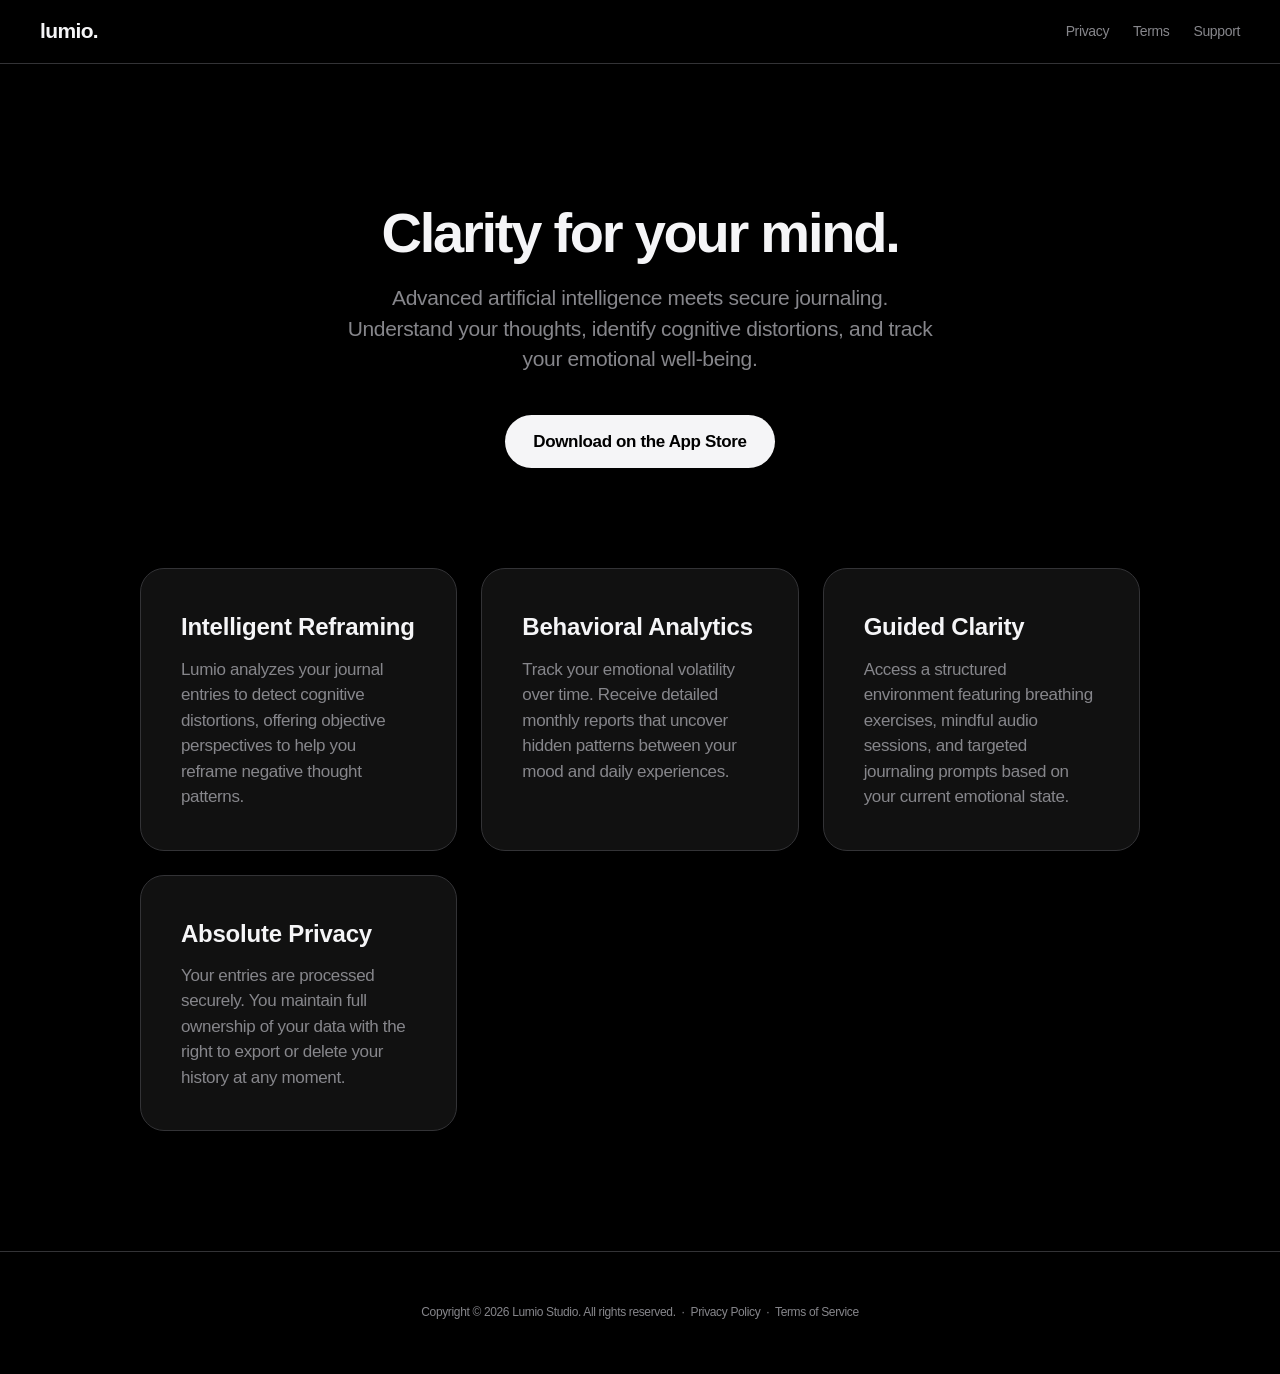
==== commit 6b686a51: "feat: detailed and polished Terms of Service and Privacy Policy pages Agent-Logs-Url: https://github" ====
--- a/index.html
+++ b/index.html
@@ -152,6 +152,15 @@
             font-size: 12px;
         }
 
+        .footer a {
+            color: var(--text-secondary);
+            text-decoration: none;
+        }
+
+        .footer a:hover {
+            color: var(--text-primary);
+        }
+
         /* Responsive Design */
         @media (max-width: 768px) {
             .hero h1 { font-size: 40px; }
@@ -200,7 +209,7 @@
     </section>
 
     <footer class="footer">
-        <p>Copyright &copy; 2026 Lumio Studio. All rights reserved.</p>
+        <p>Copyright &copy; 2026 Lumio Studio. All rights reserved. &nbsp;&middot;&nbsp; <a href="privacy.html">Privacy Policy</a> &nbsp;&middot;&nbsp; <a href="terms.html">Terms of Service</a></p>
     </footer>
 
 </body>
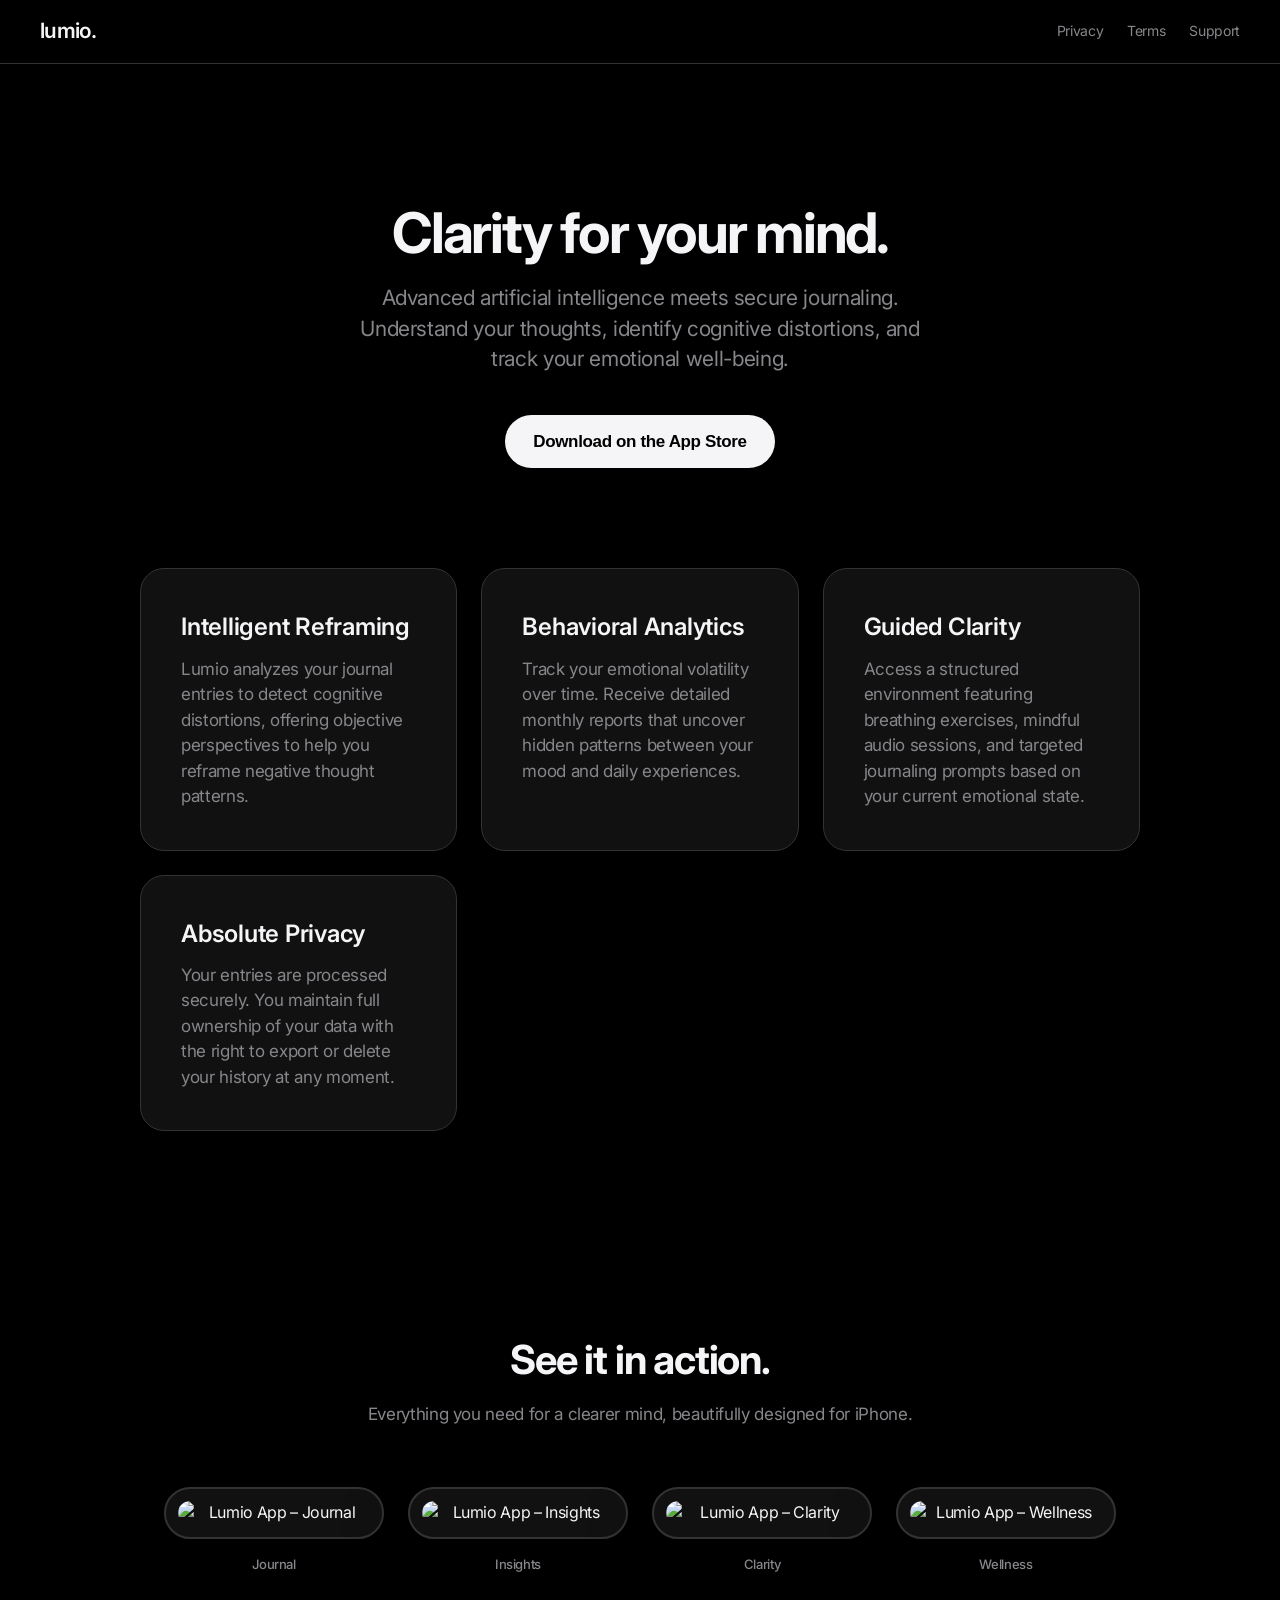
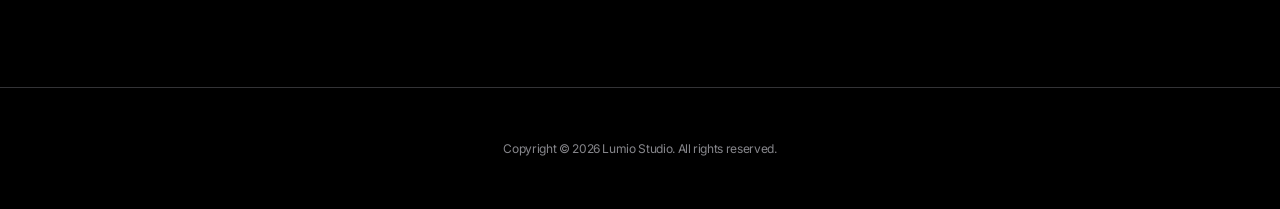
==== commit 50ea2272: "feat: use Inter font site-wide (except App Store button) and add screenshots section Agent-Logs-Url:" ====
--- a/index.html
+++ b/index.html
@@ -4,6 +4,9 @@
     <meta charset="UTF-8">
     <meta name="viewport" content="width=device-width, initial-scale=1.0">
     <title>Lumio | Clarity for your mind.</title>
+    <link rel="preconnect" href="https://fonts.googleapis.com">
+    <link rel="preconnect" href="https://fonts.gstatic.com" crossorigin>
+    <link href="https://fonts.googleapis.com/css2?family=Inter:wght@400;500;600;700&display=swap" rel="stylesheet">
     <style>
         :root {
             --bg-color: #000000;
@@ -16,7 +19,7 @@
         body {
             background-color: var(--bg-color);
             color: var(--text-primary);
-            font-family: -apple-system, BlinkMacSystemFont, "SF Pro Display", "SF Pro Text", "Helvetica Neue", Helvetica, Arial, sans-serif;
+            font-family: 'Inter', -apple-system, BlinkMacSystemFont, sans-serif;
             margin: 0;
             padding: 0;
             line-height: 1.47059;
@@ -101,6 +104,7 @@
             text-decoration: none;
             display: inline-block;
             transition: transform 0.2s ease, opacity 0.2s ease;
+            font-family: -apple-system, BlinkMacSystemFont, "SF Pro Text", "Helvetica Neue", Helvetica, Arial, sans-serif;
         }
 
         .btn-primary:hover {
@@ -143,6 +147,61 @@
             line-height: 1.5;
         }
 
+        /* Screenshots Section */
+        .screenshots-section {
+            text-align: center;
+            padding: 80px 20px 100px;
+            max-width: 1100px;
+            margin: 0 auto;
+        }
+
+        .screenshots-section h2 {
+            font-size: 40px;
+            font-weight: 700;
+            letter-spacing: -0.03em;
+            margin: 0 0 12px 0;
+        }
+
+        .screenshots-section > p {
+            font-size: 17px;
+            color: var(--text-secondary);
+            margin: 0 0 60px 0;
+        }
+
+        .screenshots-grid {
+            display: flex;
+            justify-content: center;
+            gap: 24px;
+            flex-wrap: wrap;
+        }
+
+        .screenshot-frame {
+            width: 220px;
+            flex-shrink: 0;
+        }
+
+        .screenshot-phone {
+            background-color: var(--surface-color);
+            border: 2px solid var(--border-color);
+            border-radius: 40px;
+            padding: 12px;
+            overflow: hidden;
+            box-shadow: 0 20px 60px rgba(0, 0, 0, 0.5);
+        }
+
+        .screenshot-phone img {
+            width: 100%;
+            border-radius: 30px;
+            display: block;
+        }
+
+        .screenshot-label {
+            margin-top: 16px;
+            font-size: 13px;
+            color: var(--text-secondary);
+            font-weight: 500;
+        }
+
         /* Footer */
         .footer {
             text-align: center;
@@ -150,15 +209,6 @@
             border-top: 1px solid var(--border-color);
             color: var(--text-secondary);
             font-size: 12px;
-        }
-
-        .footer a {
-            color: var(--text-secondary);
-            text-decoration: none;
-        }
-
-        .footer a:hover {
-            color: var(--text-primary);
         }
 
         /* Responsive Design */
@@ -167,6 +217,8 @@
             .hero p { font-size: 19px; }
             .navbar { padding: 16px 20px; }
             .features-container { padding: 0 20px 80px; }
+            .screenshots-grid { gap: 16px; }
+            .screenshot-frame { width: 160px; }
         }
     </style>
 </head>
@@ -208,8 +260,39 @@
         </div>
     </section>
 
+    <section class="screenshots-section">
+        <h2>See it in action.</h2>
+        <p>Everything you need for a clearer mind, beautifully designed for iPhone.</p>
+        <div class="screenshots-grid">
+            <div class="screenshot-frame">
+                <div class="screenshot-phone">
+                    <img src="screenshots/screenshot-1.png" alt="Lumio App – Journal">
+                </div>
+                <p class="screenshot-label">Journal</p>
+            </div>
+            <div class="screenshot-frame">
+                <div class="screenshot-phone">
+                    <img src="screenshots/screenshot-2.png" alt="Lumio App – Insights">
+                </div>
+                <p class="screenshot-label">Insights</p>
+            </div>
+            <div class="screenshot-frame">
+                <div class="screenshot-phone">
+                    <img src="screenshots/screenshot-3.png" alt="Lumio App – Clarity">
+                </div>
+                <p class="screenshot-label">Clarity</p>
+            </div>
+            <div class="screenshot-frame">
+                <div class="screenshot-phone">
+                    <img src="screenshots/screenshot-4.png" alt="Lumio App – Wellness">
+                </div>
+                <p class="screenshot-label">Wellness</p>
+            </div>
+        </div>
+    </section>
+
     <footer class="footer">
-        <p>Copyright &copy; 2026 Lumio Studio. All rights reserved. &nbsp;&middot;&nbsp; <a href="privacy.html">Privacy Policy</a> &nbsp;&middot;&nbsp; <a href="terms.html">Terms of Service</a></p>
+        <p>Copyright &copy; 2026 Lumio Studio. All rights reserved.</p>
     </footer>
 
 </body>
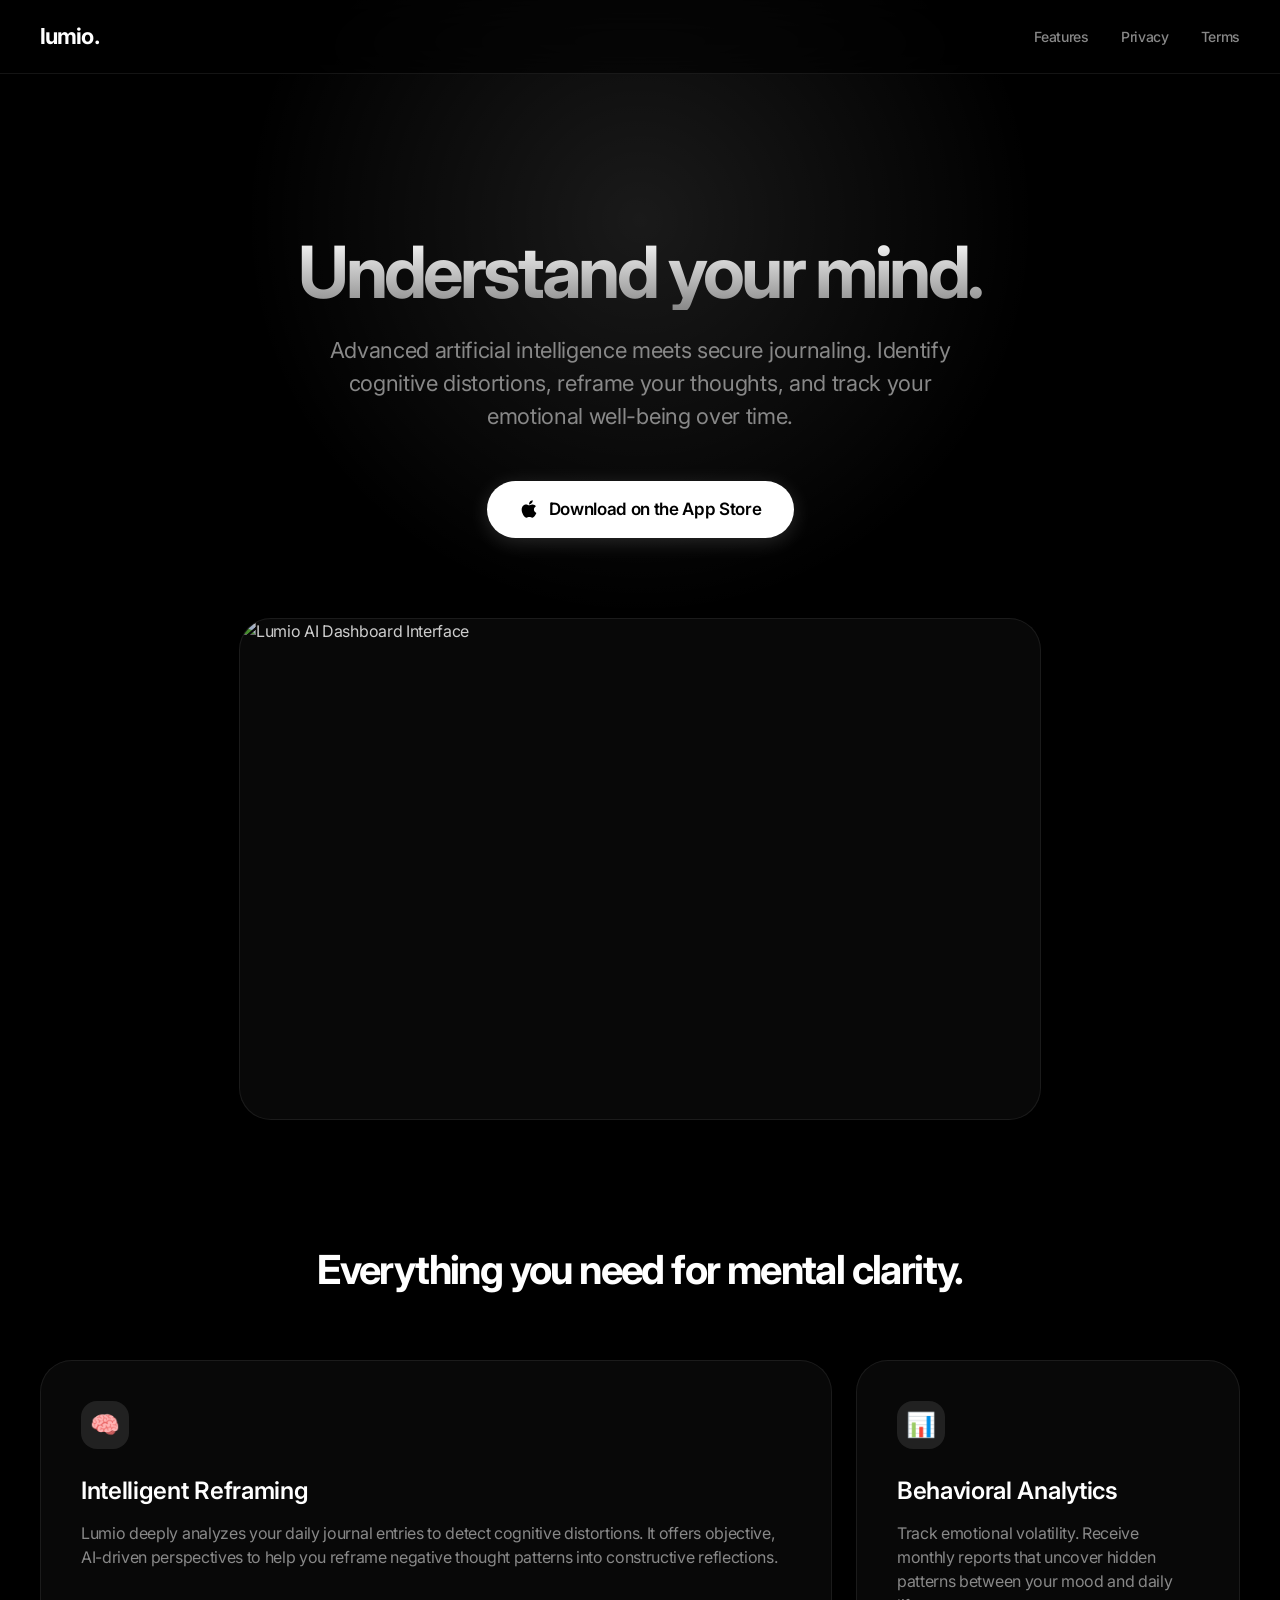
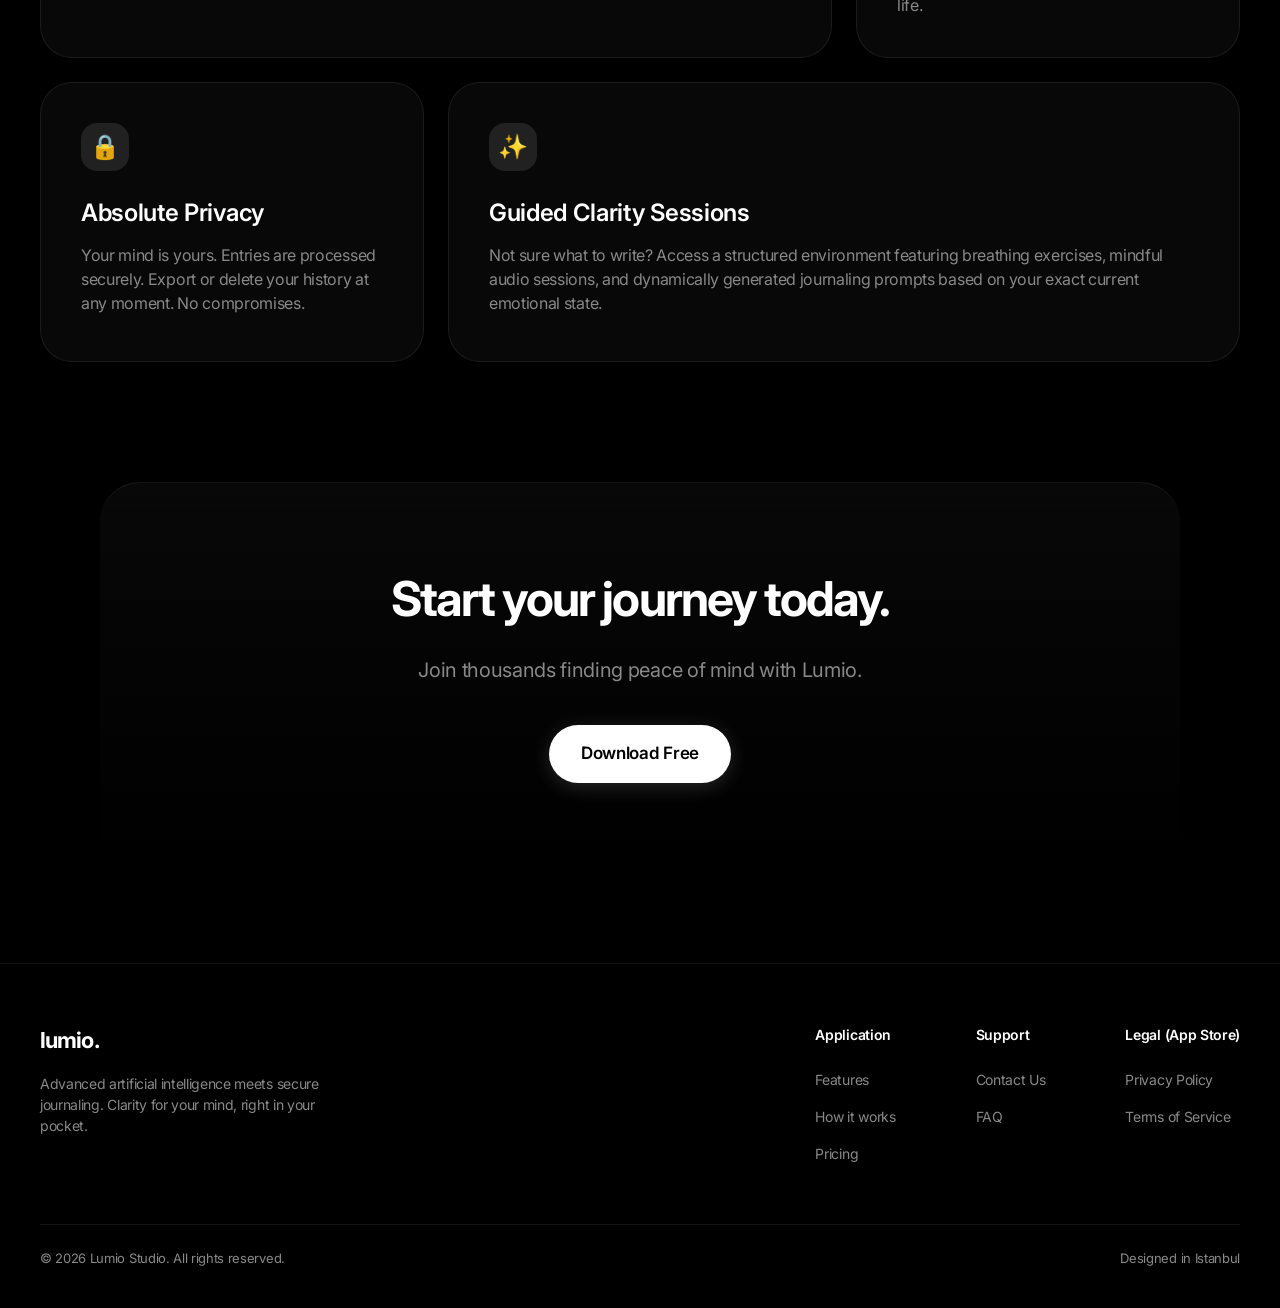
==== commit ed42d93d: "Refactor index.html for improved styling and structure" ====
--- a/index.html
+++ b/index.html
@@ -4,62 +4,93 @@
     <meta charset="UTF-8">
     <meta name="viewport" content="width=device-width, initial-scale=1.0">
     <title>Lumio | Clarity for your mind.</title>
+    
     <link rel="preconnect" href="https://fonts.googleapis.com">
     <link rel="preconnect" href="https://fonts.gstatic.com" crossorigin>
-    <link href="https://fonts.googleapis.com/css2?family=Inter:wght@400;500;600;700&display=swap" rel="stylesheet">
+    <link href="https://fonts.googleapis.com/css2?family=Inter:wght@300;400;500;600;700&display=swap" rel="stylesheet">
+
     <style>
         :root {
             --bg-color: #000000;
-            --surface-color: #111111;
-            --text-primary: #f5f5f7;
-            --text-secondary: #86868b;
-            --border-color: #333336;
+            --surface-color: rgba(255, 255, 255, 0.03);
+            --surface-hover: rgba(255, 255, 255, 0.06);
+            --text-primary: #ffffff;
+            --text-secondary: #888888;
+            --border-color: rgba(255, 255, 255, 0.08);
+            --accent-glow: rgba(255, 255, 255, 0.1);
         }
 
         body {
             background-color: var(--bg-color);
             color: var(--text-primary);
-            font-family: 'Inter', -apple-system, BlinkMacSystemFont, sans-serif;
+            font-family: 'Inter', sans-serif;
             margin: 0;
             padding: 0;
-            line-height: 1.47059;
-            letter-spacing: -0.022em;
+            line-height: 1.5;
+            letter-spacing: -0.02em;
             -webkit-font-smoothing: antialiased;
-        }
-
-        /* Navigation Bar */
+            overflow-x: hidden;
+        }
+
+        /* Ambient Glow Effect for Social Media Aesthetics */
+        .ambient-glow {
+            position: absolute;
+            top: -20%;
+            left: 50%;
+            transform: translateX(-50%);
+            width: 800px;
+            height: 800px;
+            background: radial-gradient(circle, var(--accent-glow) 0%, rgba(0,0,0,0) 70%);
+            z-index: -1;
+            pointer-events: none;
+        }
+
+        /* Glassmorphism Navigation */
         .navbar {
             display: flex;
             justify-content: space-between;
             align-items: center;
-            padding: 16px 40px;
+            padding: 20px 40px;
+            background-color: rgba(0, 0, 0, 0.6);
+            backdrop-filter: blur(20px);
+            -webkit-backdrop-filter: blur(20px);
             border-bottom: 1px solid var(--border-color);
-            background-color: rgba(0, 0, 0, 0.8);
-            backdrop-filter: blur(10px);
-            -webkit-backdrop-filter: blur(10px);
             position: sticky;
             top: 0;
             z-index: 100;
         }
 
+        .nav-brand {
+            display: flex;
+            align-items: center;
+            gap: 12px;
+            text-decoration: none;
+        }
+
+        .nav-brand img {
+            width: 32px;
+            height: 32px;
+            border-radius: 8px; /* App Icon Placeholder */
+        }
+
         .nav-logo {
-            font-size: 21px;
-            font-weight: 600;
-            letter-spacing: -0.03em;
-            color: var(--text-primary);
-            text-decoration: none;
+            font-size: 22px;
+            font-weight: 700;
+            letter-spacing: -0.04em;
+            color: var(--text-primary);
         }
 
         .nav-links {
             display: flex;
-            gap: 24px;
+            gap: 32px;
+            align-items: center;
         }
 
         .nav-links a {
             color: var(--text-secondary);
             text-decoration: none;
             font-size: 14px;
-            font-weight: 400;
+            font-weight: 500;
             transition: color 0.3s ease;
         }
 
@@ -67,232 +98,361 @@
             color: var(--text-primary);
         }
 
-        /* Hero Section */
+        /* Enhanced Hero Section */
         .hero {
             text-align: center;
-            padding: 140px 20px 100px;
-            max-width: 800px;
+            padding: 160px 20px 80px;
+            max-width: 900px;
             margin: 0 auto;
+            position: relative;
         }
 
         .hero h1 {
-            font-size: 56px;
+            font-size: 72px;
             font-weight: 700;
-            letter-spacing: -0.04em;
-            margin: 0 0 20px 0;
+            letter-spacing: -0.05em;
+            margin: 0 0 24px 0;
             line-height: 1.05;
+            background: linear-gradient(180deg, #FFFFFF 0%, #888888 100%);
+            -webkit-background-clip: text;
+            -webkit-text-fill-color: transparent;
         }
 
         .hero p {
-            font-size: 21px;
-            color: var(--text-secondary);
-            margin: 0 0 40px 0;
+            font-size: 22px;
+            color: var(--text-secondary);
+            margin: 0 auto 48px auto;
             font-weight: 400;
-            max-width: 600px;
-            margin-left: auto;
-            margin-right: auto;
-        }
-
-        /* Download Button */
+            max-width: 640px;
+        }
+
+        /* Premium Buttons */
         .btn-primary {
             background-color: var(--text-primary);
             color: var(--bg-color);
-            padding: 14px 28px;
-            border-radius: 980px;
+            padding: 16px 32px;
+            border-radius: 999px;
             font-size: 17px;
             font-weight: 600;
             text-decoration: none;
-            display: inline-block;
-            transition: transform 0.2s ease, opacity 0.2s ease;
-            font-family: -apple-system, BlinkMacSystemFont, "SF Pro Text", "Helvetica Neue", Helvetica, Arial, sans-serif;
+            display: inline-flex;
+            align-items: center;
+            gap: 10px;
+            transition: all 0.3s ease;
+            box-shadow: 0 4px 20px rgba(255, 255, 255, 0.15);
         }
 
         .btn-primary:hover {
-            transform: scale(1.02);
-            opacity: 0.9;
-        }
-
-        /* Features Grid */
-        .features-container {
-            max-width: 1000px;
-            margin: 0 auto;
-            padding: 0 40px 120px;
-        }
-
-        .features-grid {
+            transform: translateY(-2px) scale(1.02);
+            box-shadow: 0 8px 30px rgba(255, 255, 255, 0.25);
+        }
+
+        .btn-primary svg {
+            width: 20px;
+            height: 20px;
+            fill: currentColor;
+        }
+
+        /* App Mockup Presentation */
+        .showcase-container {
+            max-width: 1200px;
+            margin: 0 auto 120px;
+            padding: 0 40px;
+            display: flex;
+            justify-content: center;
+        }
+
+        .main-mockup {
+            width: 100%;
+            max-width: 800px;
+            height: 500px;
+            background: var(--surface-color);
+            border: 1px solid var(--border-color);
+            border-radius: 32px;
+            display: flex;
+            align-items: center;
+            justify-content: center;
+            backdrop-filter: blur(10px);
+            overflow: hidden;
+            position: relative;
+        }
+
+        .main-mockup img {
+            width: 100%;
+            height: 100%;
+            object-fit: cover;
+            opacity: 0.8; /* Görsel eklendiğinde bunu 1 yapabilirsin */
+        }
+
+        /* Bento Grid Style Features (Great for Screenshots) */
+        .bento-section {
+            max-width: 1200px;
+            margin: 0 auto 120px;
+            padding: 0 40px;
+        }
+
+        .section-title {
+            font-size: 40px;
+            font-weight: 700;
+            text-align: center;
+            margin-bottom: 60px;
+            letter-spacing: -0.04em;
+        }
+
+        .bento-grid {
             display: grid;
-            grid-template-columns: repeat(auto-fit, minmax(300px, 1fr));
+            grid-template-columns: repeat(3, 1fr);
             gap: 24px;
-        }
-
-        .feature-card {
+            grid-auto-rows: minmax(280px, auto);
+        }
+
+        .bento-card {
             background-color: var(--surface-color);
+            border: 1px solid var(--border-color);
+            border-radius: 32px;
             padding: 40px;
-            border-radius: 24px;
-            border: 1px solid var(--border-color);
-            text-align: left;
-        }
-
-        .feature-card h3 {
+            display: flex;
+            flex-direction: column;
+            justify-content: space-between;
+            transition: background-color 0.3s ease;
+        }
+
+        .bento-card:hover {
+            background-color: var(--surface-hover);
+        }
+
+        .bento-card.large {
+            grid-column: span 2;
+        }
+
+        .icon-wrapper {
+            width: 48px;
+            height: 48px;
+            background: rgba(255, 255, 255, 0.1);
+            border-radius: 16px;
+            display: flex;
+            align-items: center;
+            justify-content: center;
+            margin-bottom: 24px;
+            font-size: 24px;
+        }
+
+        .bento-card h3 {
             font-size: 24px;
             font-weight: 600;
             margin: 0 0 12px 0;
-            letter-spacing: -0.01em;
-        }
-
-        .feature-card p {
-            font-size: 17px;
+            color: var(--text-primary);
+        }
+
+        .bento-card p {
+            font-size: 16px;
             color: var(--text-secondary);
             margin: 0;
-            line-height: 1.5;
-        }
-
-        /* Screenshots Section */
-        .screenshots-section {
+        }
+
+        /* Bottom CTA Section */
+        .bottom-cta {
+            max-width: 1000px;
+            margin: 0 auto 100px;
+            padding: 80px 40px;
             text-align: center;
-            padding: 80px 20px 100px;
-            max-width: 1100px;
+            background: linear-gradient(180deg, var(--surface-color) 0%, transparent 100%);
+            border-top: 1px solid var(--border-color);
+            border-radius: 40px 40px 0 0;
+        }
+
+        .bottom-cta h2 {
+            font-size: 48px;
+            font-weight: 700;
+            margin: 0 0 20px 0;
+            letter-spacing: -0.04em;
+        }
+
+        /* Comprehensive Footer */
+        .footer {
+            border-top: 1px solid var(--border-color);
+            padding: 60px 40px 40px;
+            background-color: #000000;
+        }
+
+        .footer-content {
+            max-width: 1200px;
             margin: 0 auto;
-        }
-
-        .screenshots-section h2 {
-            font-size: 40px;
-            font-weight: 700;
-            letter-spacing: -0.03em;
-            margin: 0 0 12px 0;
-        }
-
-        .screenshots-section > p {
-            font-size: 17px;
-            color: var(--text-secondary);
-            margin: 0 0 60px 0;
-        }
-
-        .screenshots-grid {
-            display: flex;
-            justify-content: center;
-            gap: 24px;
+            display: flex;
+            justify-content: space-between;
             flex-wrap: wrap;
-        }
-
-        .screenshot-frame {
-            width: 220px;
-            flex-shrink: 0;
-        }
-
-        .screenshot-phone {
-            background-color: var(--surface-color);
-            border: 2px solid var(--border-color);
-            border-radius: 40px;
-            padding: 12px;
-            overflow: hidden;
-            box-shadow: 0 20px 60px rgba(0, 0, 0, 0.5);
-        }
-
-        .screenshot-phone img {
-            width: 100%;
-            border-radius: 30px;
-            display: block;
-        }
-
-        .screenshot-label {
+            gap: 40px;
+        }
+
+        .footer-brand p {
+            color: var(--text-secondary);
+            max-width: 300px;
             margin-top: 16px;
+            font-size: 14px;
+        }
+
+        .footer-links {
+            display: flex;
+            gap: 80px;
+        }
+
+        .link-column {
+            display: flex;
+            flex-direction: column;
+            gap: 16px;
+        }
+
+        .link-column h4 {
+            color: var(--text-primary);
+            font-size: 14px;
+            font-weight: 600;
+            margin: 0 0 8px 0;
+        }
+
+        .link-column a {
+            color: var(--text-secondary);
+            text-decoration: none;
+            font-size: 14px;
+            transition: color 0.2s ease;
+        }
+
+        .link-column a:hover {
+            color: var(--text-primary);
+        }
+
+        .footer-bottom {
+            max-width: 1200px;
+            margin: 60px auto 0;
+            padding-top: 24px;
+            border-top: 1px solid var(--border-color);
+            display: flex;
+            justify-content: space-between;
+            color: var(--text-secondary);
             font-size: 13px;
-            color: var(--text-secondary);
-            font-weight: 500;
-        }
-
-        /* Footer */
-        .footer {
-            text-align: center;
-            padding: 40px 20px;
-            border-top: 1px solid var(--border-color);
-            color: var(--text-secondary);
-            font-size: 12px;
-        }
-
-        /* Responsive Design */
-        @media (max-width: 768px) {
-            .hero h1 { font-size: 40px; }
-            .hero p { font-size: 19px; }
-            .navbar { padding: 16px 20px; }
-            .features-container { padding: 0 20px 80px; }
-            .screenshots-grid { gap: 16px; }
-            .screenshot-frame { width: 160px; }
+        }
+
+        /* Responsive Adjustments */
+        @media (max-width: 900px) {
+            .bento-grid {
+                grid-template-columns: 1fr;
+            }
+            .bento-card.large {
+                grid-column: span 1;
+            }
+            .hero h1 { font-size: 48px; }
+            .hero p { font-size: 18px; }
+            .footer-links { gap: 40px; flex-direction: column; }
         }
     </style>
 </head>
 <body>
 
+    <div class="ambient-glow"></div>
+
     <nav class="navbar">
-        <a href="index.html" class="nav-logo">lumio.</a>
+        <a href="index.html" class="nav-brand">
+            <span class="nav-logo">lumio.</span>
+        </a>
         <div class="nav-links">
+            <a href="#features">Features</a>
             <a href="privacy.html">Privacy</a>
             <a href="terms.html">Terms</a>
-            <a href="mailto:support@lumioapp.com">Support</a>
         </div>
     </nav>
 
     <header class="hero">
-        <h1>Clarity for your mind.</h1>
-        <p>Advanced artificial intelligence meets secure journaling. Understand your thoughts, identify cognitive distortions, and track your emotional well-being.</p>
-        <a href="#" class="btn-primary">Download on the App Store</a>
+        <h1>Understand your mind.</h1>
+        <p>Advanced artificial intelligence meets secure journaling. Identify cognitive distortions, reframe your thoughts, and track your emotional well-being over time.</p>
+        
+        <a href="https://apps.apple.com/tr/app/lumio-ai-journal-diary/id6759867486?l=tr" target="_blank" rel="noopener noreferrer" class="btn-primary">
+            <svg viewBox="0 0 384 512"><path d="M318.7 268.7c-.2-36.7 16.4-64.4 50-84.8-18.8-26.9-47.2-41.7-84.7-44.6-35.5-2.8-74.3 20.7-88.5 20.7-15 0-49.4-19.7-76.4-19.7C63.3 141.2 4 184.8 4 273.5q0 39.3 14.4 81.2c12.8 36.7 59 126.7 107.2 125.2 25.2-.6 43-17.9 75.8-17.9 31.8 0 48.3 17.9 76.4 17.9 48.6-.7 90.4-82.5 102.6-119.3-65.2-30.7-61.7-90-61.7-91.9zm-56.6-164.2c27.3-32.4 24.8-61.9 24-72.5-24.1 1.4-52 16.4-67.9 34.9-17.5 19.8-27.8 44.3-25.6 71.9 26.1 2 49.9-11.4 69.5-34.3z"/></svg>
+            Download on the App Store
+        </a>
     </header>
 
-    <section class="features-container">
-        <div class="features-grid">
-            <div class="feature-card">
-                <h3>Intelligent Reframing</h3>
-                <p>Lumio analyzes your journal entries to detect cognitive distortions, offering objective perspectives to help you reframe negative thought patterns.</p>
-            </div>
-            <div class="feature-card">
-                <h3>Behavioral Analytics</h3>
-                <p>Track your emotional volatility over time. Receive detailed monthly reports that uncover hidden patterns between your mood and daily experiences.</p>
-            </div>
-            <div class="feature-card">
-                <h3>Guided Clarity</h3>
-                <p>Access a structured environment featuring breathing exercises, mindful audio sessions, and targeted journaling prompts based on your current emotional state.</p>
-            </div>
-            <div class="feature-card">
-                <h3>Absolute Privacy</h3>
-                <p>Your entries are processed securely. You maintain full ownership of your data with the right to export or delete your history at any moment.</p>
-            </div>
+    <section class="showcase-container">
+        <div class="main-mockup">
+            <img src="dashboard-mockup.jpg" alt="Lumio AI Dashboard Interface">
         </div>
     </section>
 
-    <section class="screenshots-section">
-        <h2>See it in action.</h2>
-        <p>Everything you need for a clearer mind, beautifully designed for iPhone.</p>
-        <div class="screenshots-grid">
-            <div class="screenshot-frame">
-                <div class="screenshot-phone">
-                    <img src="screenshots/screenshot-1.png" alt="Lumio App – Journal">
-                </div>
-                <p class="screenshot-label">Journal</p>
-            </div>
-            <div class="screenshot-frame">
-                <div class="screenshot-phone">
-                    <img src="screenshots/screenshot-2.png" alt="Lumio App – Insights">
-                </div>
-                <p class="screenshot-label">Insights</p>
-            </div>
-            <div class="screenshot-frame">
-                <div class="screenshot-phone">
-                    <img src="screenshots/screenshot-3.png" alt="Lumio App – Clarity">
-                </div>
-                <p class="screenshot-label">Clarity</p>
-            </div>
-            <div class="screenshot-frame">
-                <div class="screenshot-phone">
-                    <img src="screenshots/screenshot-4.png" alt="Lumio App – Wellness">
-                </div>
-                <p class="screenshot-label">Wellness</p>
+    <section id="features" class="bento-section">
+        <h2 class="section-title">Everything you need for mental clarity.</h2>
+        
+        <div class="bento-grid">
+            <div class="bento-card large">
+                <div>
+                    <div class="icon-wrapper">🧠</div>
+                    <h3>Intelligent Reframing</h3>
+                    <p>Lumio deeply analyzes your daily journal entries to detect cognitive distortions. It offers objective, AI-driven perspectives to help you reframe negative thought patterns into constructive reflections.</p>
+                </div>
+            </div>
+            
+            <div class="bento-card">
+                <div>
+                    <div class="icon-wrapper">📊</div>
+                    <h3>Behavioral Analytics</h3>
+                    <p>Track emotional volatility. Receive monthly reports that uncover hidden patterns between your mood and daily life.</p>
+                </div>
+            </div>
+            
+            <div class="bento-card">
+                <div>
+                    <div class="icon-wrapper">🔒</div>
+                    <h3>Absolute Privacy</h3>
+                    <p>Your mind is yours. Entries are processed securely. Export or delete your history at any moment. No compromises.</p>
+                </div>
+            </div>
+            
+            <div class="bento-card large">
+                <div>
+                    <div class="icon-wrapper">✨</div>
+                    <h3>Guided Clarity Sessions</h3>
+                    <p>Not sure what to write? Access a structured environment featuring breathing exercises, mindful audio sessions, and dynamically generated journaling prompts based on your exact current emotional state.</p>
+                </div>
             </div>
         </div>
     </section>
 
+    <section class="bottom-cta">
+        <h2>Start your journey today.</h2>
+        <p style="color: var(--text-secondary); font-size: 20px; margin-bottom: 40px;">Join thousands finding peace of mind with Lumio.</p>
+        <a href="https://apps.apple.com/tr/app/lumio-ai-journal-diary/id6759867486?l=tr" target="_blank" rel="noopener noreferrer" class="btn-primary">
+            Download Free
+        </a>
+    </section>
+
     <footer class="footer">
-        <p>Copyright &copy; 2026 Lumio Studio. All rights reserved.</p>
+        <div class="footer-content">
+            <div class="footer-brand">
+                <div class="nav-logo">lumio.</div>
+                <p>Advanced artificial intelligence meets secure journaling. Clarity for your mind, right in your pocket.</p>
+            </div>
+            
+            <div class="footer-links">
+                <div class="link-column">
+                    <h4>Application</h4>
+                    <a href="#features">Features</a>
+                    <a href="#">How it works</a>
+                    <a href="#">Pricing</a>
+                </div>
+                <div class="link-column">
+                    <h4>Support</h4>
+                    <a href="mailto:support@lumioapp.com">Contact Us</a>
+                    <a href="#">FAQ</a>
+                </div>
+                <div class="link-column">
+                    <h4>Legal (App Store)</h4>
+                    <a href="privacy.html">Privacy Policy</a>
+                    <a href="terms.html">Terms of Service</a>
+                </div>
+            </div>
+        </div>
+        
+        <div class="footer-bottom">
+            <span>&copy; 2026 Lumio Studio. All rights reserved.</span>
+            <span>Designed in Istanbul</span>
+        </div>
     </footer>
 
 </body>
